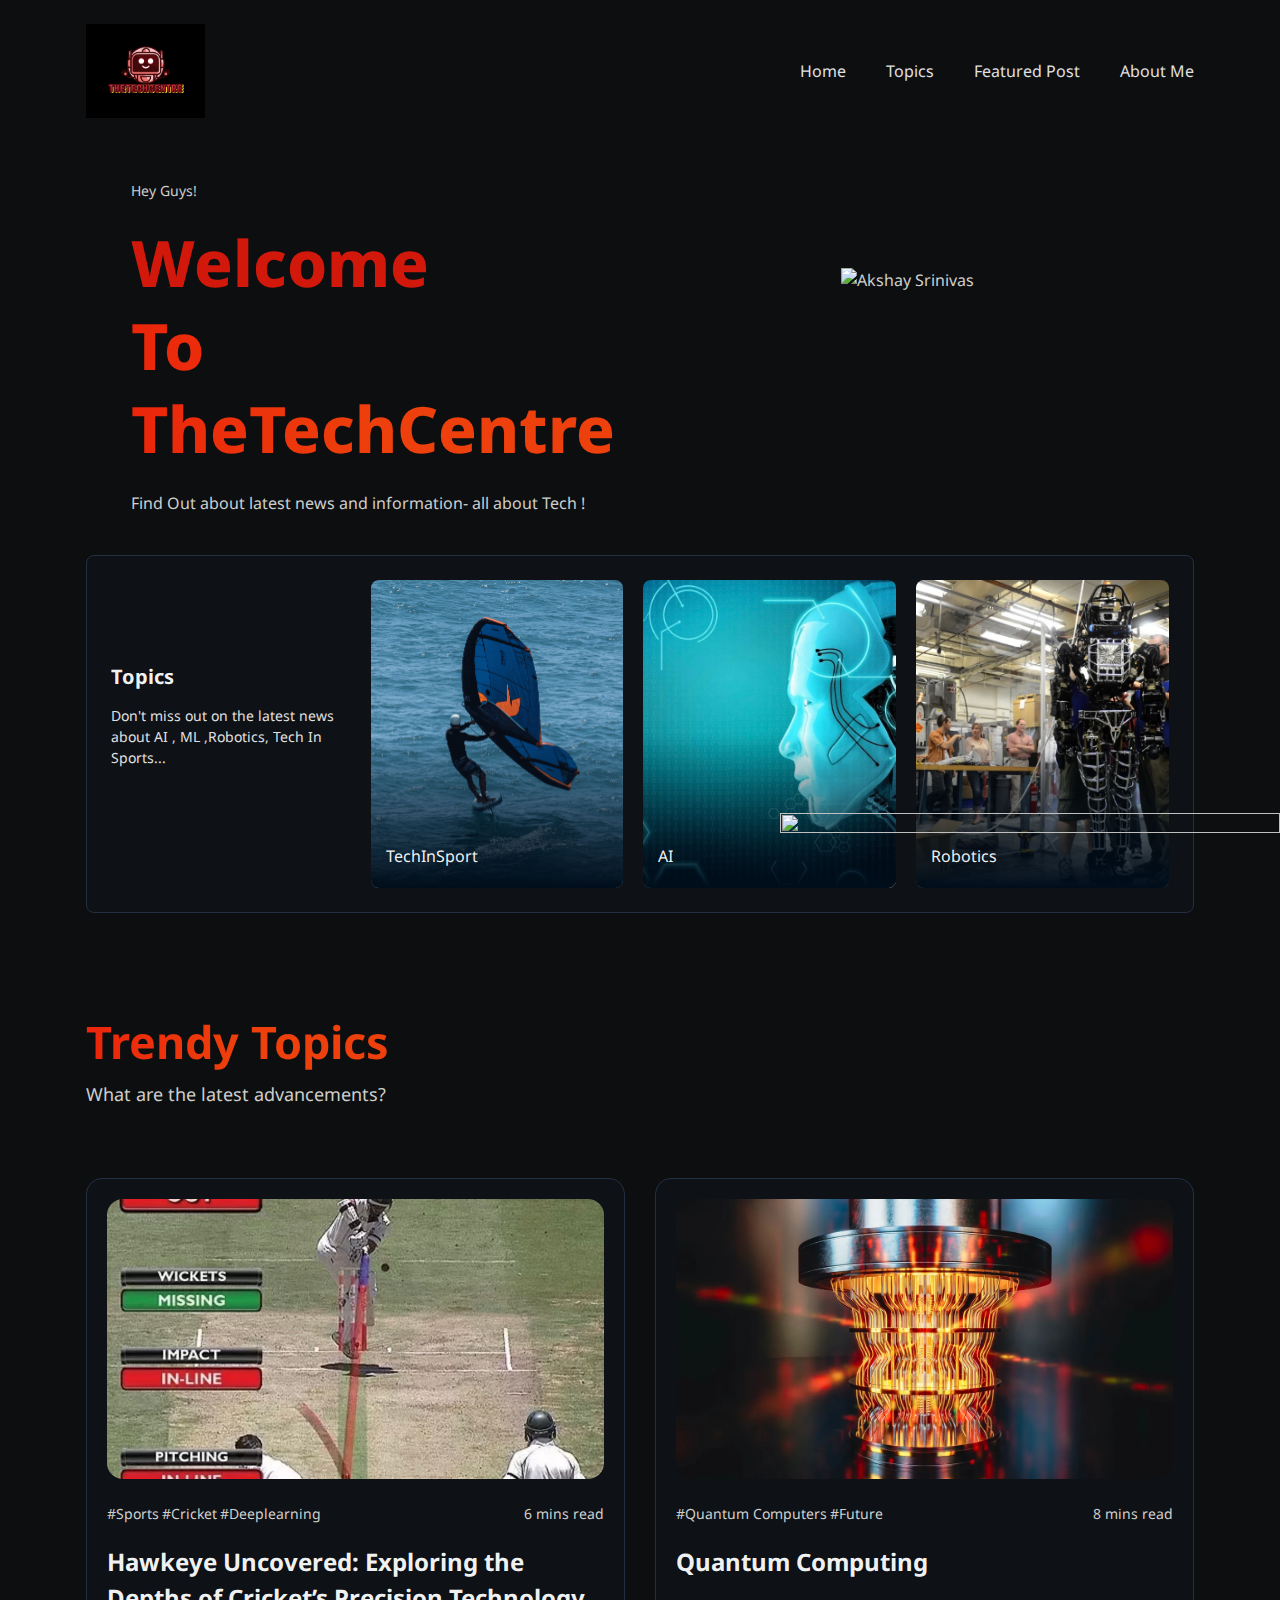
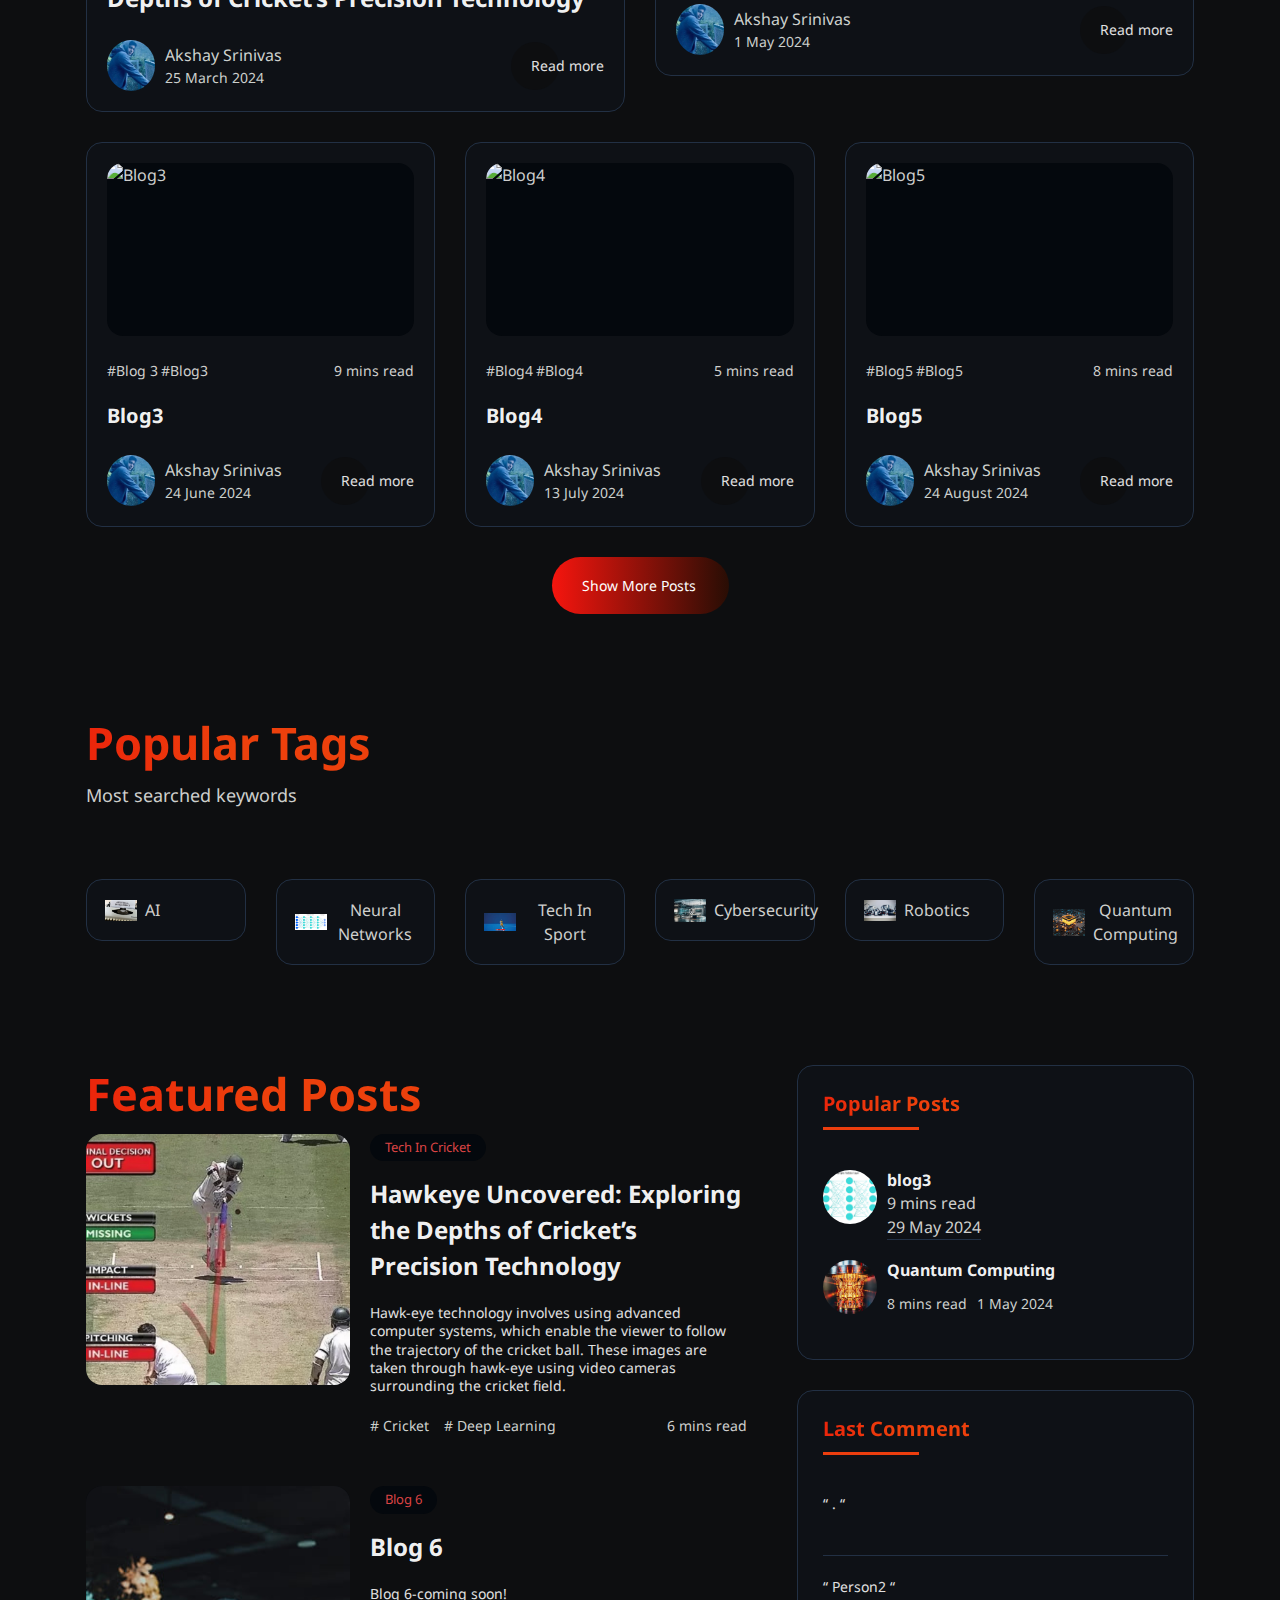
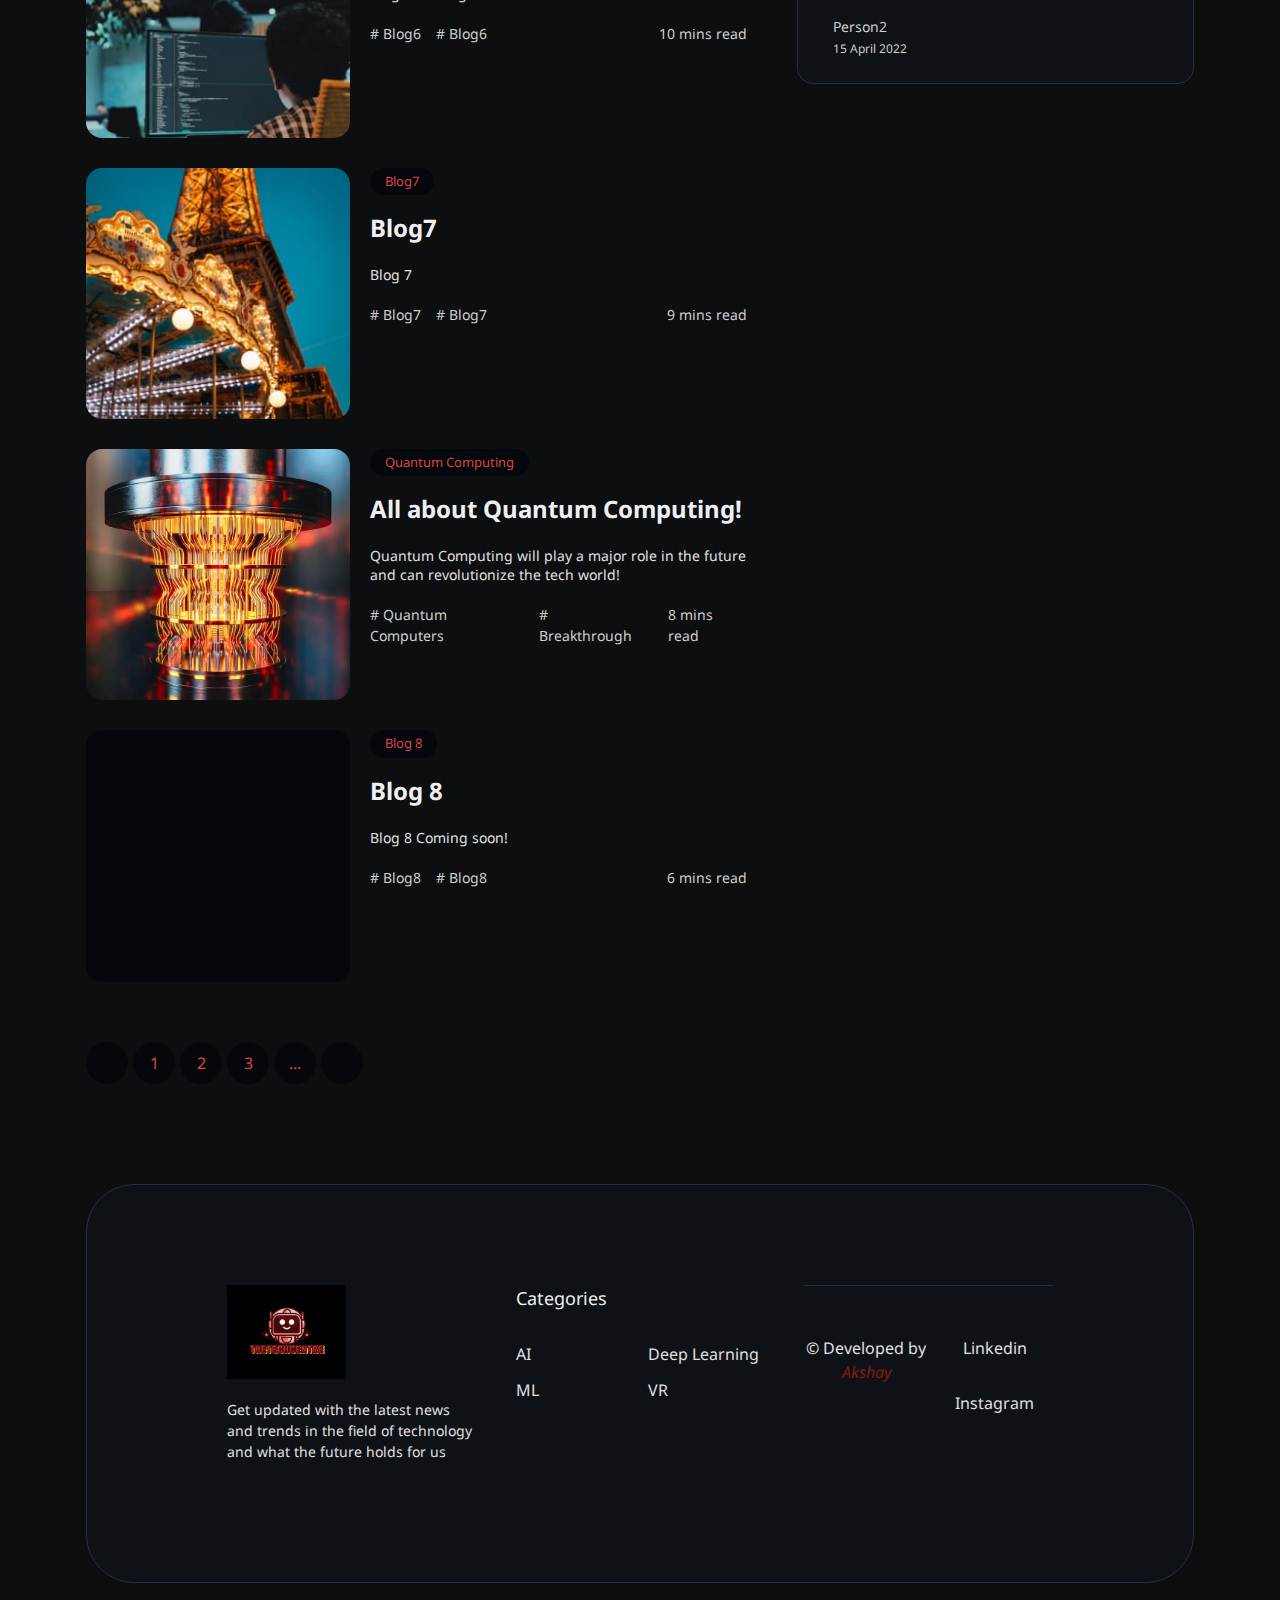
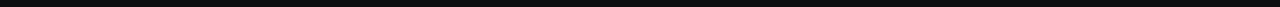
==== index.html @ 1876b555 "Update index.html" ====
<!DOCTYPE html>
<html lang="en">

<head>
  <meta charset="UTF-8">
  <meta http-equiv="X-UA-Compatible" content="IE=edge">
  <meta name="viewport" content="width=device-width, initial-scale=1.0">

  <!-- 
    - primary meta tags
  -->
  <title>TheTechCentre - Personal Blog Website</title>
  <meta name="title" content="TheTechCentre - All the trendy Tech In one place!">
  <meta name="description" content="This is a blog html template made using vs code">

  <!-- 
    - favicon
  -->
  

  <link rel="preconnect" href="https://fonts.googleapis.com">
  <link rel="preconnect" href="https://fonts.gstatic.com" crossorigin>
  <link href="https://fonts.googleapis.com/css2?family=Noto+Sans:wght@300;400;500;600;700;800&display=swap"
    rel="stylesheet">

  <!-- 
    - custom css link
  -->
  <link rel="stylesheet" href="./assets/css/style.css">

  <!-- 
    - preload images
  -->

  
</head>



  <!-- 
    - #HEADER
  -->

  <header class="header" data-header>
    <div class="container">

      <a href="#" class="logo">
        <img src="./assets/images/logo.jpeg" width="119" height="37" alt="TheTechCentre logo">
      </a>

      <nav class="navbar" data-navbar>

        <div class="navbar-top">
          <a href="#" class="logo">
            <img src="./assets/images/logo.jpeg" width="119" height="37" alt="TheTechCentre logo">
          </a>

         
        </div>

        <ul class="navbar-list">

          <li>
            <a href="#home" class="navbar-link hover-1" data-nav-toggler>Home</a>
          </li>

          <li>
            <a href="#topics" class="navbar-link hover-1" data-nav-toggler>Topics</a>
          </li>

          <li>
            <a href="#featured" class="navbar-link hover-1" data-nav-toggler>Featured Post</a>
          </li>


          <li>
            <a href="contact.html" class="navbar-link hover-1" data-nav-toggler>About Me</a>
          </li>

        </ul>


        </div>

      </nav>

    </div>
  </header>


  <main>
    <article>

      <!-- 
        - #HERO
      -->

      <section class="hero" id="home" aria-label="home">
        <div class="container">

          <div class="hero-content">

            <p class="hero-subtitle">Hey Guys!</p>

            <h1 class="headline headline-1 section-title">
              Welcome <span class="span"> To TheTechCentre</span>
            </h1>

            <p class="hero-text">
              Find Out about latest news and information- all about Tech !
          </div>

          <div class="hero-banner">

            <img src="./assets/images/main.jpg" width="327" height="490" alt="Akshay Srinivas" class="w-100">

          </div>
          


         
        </div>
      </section>





      <!-- 
        - #TOPICS
      -->

      <section class="topics" id="topics" aria-labelledby="topic-label">
        <div class="container">

          <div class="card topic-card">

            <div class="card-content">

              <h2 class="headline headline-2 section-title card-title" id="topic-label">
                Topics
              </h2>

              <p class="card-text">
                Don't miss out on the latest news about AI , ML ,Robotics, Tech In Sports...
              </p>

            </div>

            <div class="slider" data-slider>
              <ul class="slider-list" data-slider-container>

                <li class="slider-item">
                  <a href="#" class="slider-card">

                    <figure class="slider-banner img-holder" style="--width: 507; --height: 618;">
                      <img src="./assets/images/topic-1.png" width="507" height="618" loading="lazy" alt="Sport"
                        class="img-cover">
                    </figure>

                    <div class="slider-content">
                      <span class="slider-title">TechInSport</span>
                    </div>

                  </a>
                </li>

                <li class="slider-item">
                  <a href="#" class="slider-card">

                    <figure class="slider-banner img-holder" style="--width: 507; --height: 618;">
                      <img src="./assets/images/AI.jpeg" width="507" height="618" loading="lazy" alt="Travel"
                        class="img-cover">
                    </figure>

                    <div class="slider-content">
                      <span class="slider-title">AI</span>
                    </div>

                  </a>
                </li>

                <li class="slider-item">
                  <a href="#" class="slider-card">

                    <figure class="slider-banner img-holder" style="--width: 507; --height: 618;">
                      <img src="./assets/images/ROBOTICS.jpeg" width="507" height="618" loading="lazy" alt="Design"
                        class="img-cover">
                    </figure>

                    <div class="slider-content">
                      <span class="slider-title">Robotics</span>
                    </div>

                  </a>
                </li>
              </ul>
            </div>

          </div>

        </div>
      </section>





      <!-- 
        - #FEATURED POST
      -->

      <section class="section feature" aria-label="feature" id="featured">
        <div class="container">

          <h2 class="headline headline-2 section-title">
            <span class="span"> Trendy Topics</span>
          </h2>

          <p class="section-text">
            What are the latest advancements?
          </p>

          <ul class="feature-list">

            <li>
              <div class="card feature-card">

                <figure class="card-banner img-holder" style="--width: 1602; --height: 903;">
                  <img src="./assets/images/Hawk.jpeg" width="1602" height="903" loading="lazy"
                    alt="Hawkeye Uncovered: Exploring the Depths of Cricket’s Precision Technology" class="img-cover">
                </figure>

                <div class="card-content">

                  <div class="card-wrapper">
                    <div class="card-tag">
                      <a href="#" class="span hover-2">#Sports</a>
                      <a href="#" class="span hover-2">#Cricket</a>
                      <a href="#" class="span hover-2">#Deeplearning</a>
                    </div>

                    <div class="wrapper">
                      <ion-icon name="time-outline" aria-hidden="true"></ion-icon>
                      <span class="span">6 mins read</span>
                    </div>
                  </div>

                  <h3 class="headline headline-3">
                    <a href="blog1.html" class="card-title hover-2">
                        Hawkeye Uncovered: Exploring the Depths of Cricket’s Precision Technology
                    </a>
                  </h3>

                  <div class="card-wrapper">

                    <div class="profile-card">
                      <img src="./assets/images/Author.jpeg" width="48" height="48" loading="lazy" alt="Akshay Srinivas"
                        class="profile-banner">

                      <div>
                        <p class="card-title">Akshay Srinivas</p>

                        <p class="card-subtitle">25 March 2024</p>
                      </div>
                    </div>

                    <a href="blog1.html" class="card-btn">Read more</a>

                  </div>

                </div>

              </div>
            </li>

            <li>
              <div class="card feature-card">

                <figure class="card-banner img-holder" style="--width: 1602; --height: 903;">
                  <img src="./assets/images/Quantumcover.webp" width="1602" height="903" loading="lazy"
                    alt="Blog 2" class="img-cover">
                </figure>

                <div class="card-content">

                  <div class="card-wrapper">
                    <div class="card-tag">
                      <a href="#" class="span hover-2">#Quantum Computers</a>

                      <a href="#" class="span hover-2">#Future</a>
                    </div>

                    <div class="wrapper">
                      <ion-icon name="time-outline" aria-hidden="true"></ion-icon>

                      <span class="span">8 mins read</span>
                    </div>
                  </div>

                  <h3 class="headline headline-3">
                    <a href="blog2.html" class="card-title hover-2">
                      Quantum Computing
                    </a>
                  </h3>

                  <div class="card-wrapper">

                    <div class="profile-card">
                      <img src="./assets/images/Author.jpeg" width="48" height="48" loading="lazy" alt="Akshay Srinivas"
                        class="profile-banner">

                      <div>
                        <p class="card-title">Akshay Srinivas</p>

                        <p class="card-subtitle">1 May 2024</p>
                      </div>
                    </div>

                    <a href="blog2.html" class="card-btn">Read more</a>

                  </div>

                </div>

              </div>
            </li>

            <li>
              <div class="card feature-card">

                <figure class="card-banner img-holder" style="--width: 1602; --height: 903;">
                  <img src="./assets/images/" width="1602" height="903" loading="lazy"
                    alt="Blog3" class="img-cover">
                </figure>

                <div class="card-content">

                  <div class="card-wrapper">
                    <div class="card-tag">
                      <a href="#" class="span hover-2">#Blog 3</a>

                      <a href="#" class="span hover-2">#Blog3</a>
                    </div>

                    <div class="wrapper">
                      <ion-icon name="time-outline" aria-hidden="true"></ion-icon>

                      <span class="span">9 mins read</span>
                    </div>
                  </div>

                  <h3 class="headline headline-3">
                    <a href="blog3.html" class="card-title hover-2">
                    Blog3
                    </a>
                  </h3>

                  <div class="card-wrapper">

                    <div class="profile-card">
                      <img src="./assets/images/Author.jpeg" width="48" height="48" loading="lazy" alt="Akshay Srinivas"
                        class="profile-banner">

                      <div>
                        <p class="card-title">Akshay Srinivas</p>

                        <p class="card-subtitle">24 June 2024</p>
                      </div>
                    </div>

                    <a href="blog3.html" class="card-btn">Read more</a>

                  </div>

                </div>

              </div>
            </li>

            <li>
              <div class="card feature-card">

                <figure class="card-banner img-holder" style="--width: 1602; --height: 903;">
                  <img src="./assets/images/" width="1602" height="903" loading="lazy"
                    alt="Blog4" class="img-cover">
                </figure>

                <div class="card-content">

                  <div class="card-wrapper">
                    <div class="card-tag">
                      <a href="#" class="span hover-2">#Blog4</a>

                      <a href="#" class="span hover-2">#Blog4</a>
                    </div>

                    <div class="wrapper">
                      <ion-icon name="time-outline" aria-hidden="true"></ion-icon>

                      <span class="span">5 mins read</span>
                    </div>
                  </div>

                  <h3 class="headline headline-3">
                    <a href="blog4.html" class="card-title hover-2">
                      Blog4
                    </a>
                  </h3>

                  <div class="card-wrapper">

                    <div class="profile-card">
                      <img src="./assets/images/Author.jpeg" width="48" height="48" loading="lazy" alt="Akshay Srinivas"
                        class="profile-banner">

                      <div>
                        <p class="card-title">Akshay Srinivas</p>

                        <p class="card-subtitle">13 July 2024</p>
                      </div>
                    </div>

                    <a href="blog4.html" class="card-btn">Read more</a>

                  </div>

                </div>

              </div>
            </li>

            <li>
              <div class="card feature-card">

                <figure class="card-banner img-holder" style="--width: 1602; --height: 903;">
                  <img src="./assets/images/" width="1602" height="903" loading="lazy"
                    alt="Blog5" class="img-cover">
                </figure>

                <div class="card-content">

                  <div class="card-wrapper">
                    <div class="card-tag">
                      <a href="#" class="span hover-2">#Blog5</a>

                      <a href="#" class="span hover-2">#Blog5</a>
                    </div>

                    <div class="wrapper">
                      <ion-icon name="time-outline" aria-hidden="true"></ion-icon>

                      <span class="span">8 mins read</span>
                    </div>
                  </div>

                  <h3 class="headline headline-3">
                    <a href="blog5.html" class="card-title hover-2">
                      Blog5
                    </a>
                  </h3>

                  <div class="card-wrapper">

                    <div class="profile-card">
                      <img src="./assets/images/Author.jpeg" width="48" height="48" loading="lazy" alt="Akshay Srinivas"
                        class="profile-banner">

                      <div>
                        <p class="card-title">Akshay Srinivas</p>

                        <p class="card-subtitle">24 August 2024</p>
                      </div>
                    </div>

                    <a href="blog5.html" class="card-btn">Read more</a>

                  </div>

                </div>

              </div>
            </li>

          </ul>

          <a href="#" class="btn btn-secondary">
            <span class="span">Show More Posts</span>

            <ion-icon name="arrow-forward" aria-hidden="true"></ion-icon>
          </a>

        </div>

        <img src="./assets/images/shadow-3.svg" width="500" height="1500" loading="lazy" alt="" class="feature-bg">

      </section>





      <!-- 
        - #POPULAR TAGS
      -->

      <section class="tags" aria-labelledby="tag-label">
        <div class="container">

          <h2 class="headline headline-2 section-title" id="tag-label">
            <span class="span">Popular Tags</span>
          </h2>

          <p class="section-text">
            Most searched keywords
          </p>

          <ul class="grid-list">

            <li>
              <button class="card tag-btn">
                <img src="./assets/images/AI.jpg" width="32" height="32" loading="lazy" alt="AI">

                <p class="btn-text">AI</p>
              </button>
            </li>

            <li>
              <button class="card tag-btn">
                <img src="./assets/images/Neural.jpeg" width="32" height="32" loading="lazy" alt="Neural Networks">

                <p class="btn-text">Neural Networks</p>
              </button>
            </li>

            <li>
              <button class="card tag-btn">
                <img src="./assets/images/football.jpeg" width="32" height="32" loading="lazy" alt="Deep Learning">

                <p class="btn-text">Tech In Sport</p>
              </button>
            </li>


            <li>
              <button class="card tag-btn">
                <img src="./assets/images/cyber.jpeg" width="32" height="32" loading="lazy" alt="Cybersecurity">

                <p class="btn-text">Cybersecurity</p>
              </button>
            </li>

            <li>
              <button class="card tag-btn">
                <img src="./assets/images/robotics.jpg" width="32" height="32" loading="lazy" alt="Robotics">

                <p class="btn-text">Robotics</p>
              </button>
            </li>

            <li>
              <button class="card tag-btn">
                <img src="./assets/images/Quantum.jpeg" width="32" height="32" loading="lazy" alt="Quantum Computing">

                <p class="btn-text">Quantum Computing</p>
              </button>
            </li>

          </ul>

        </div>
      </section>





      <!-- 
        - #Featured Post
      -->

      <section class="section recent-post" id="recent" aria-labelledby="recent-label">
        <div class="container">

          <div class="post-main">

            <h2 class="headline headline-2 section-title">
              <span class="span">Featured Posts</span>
            </h2>

            

            <ul class="grid-list">

              <li>
                <div class="recent-post-card">

                  <figure class="card-banner img-holder" style="--width: 271; --height: 258;">
                    <img src="./assets/images/Hawk.jpeg" width="271" height="258" loading="lazy"
                      alt="Hawkeye Uncovered: Exploring the Depths of Cricket’s Precision Technology" class="img-cover">
                  </figure>

                  <div class="card-content">

                    <a href="blog1.html" class="card-badge">Tech In Cricket</a>

                    <h3 class="headline headline-3 card-title">
                      <a href="blog1.html" class="link hover-2">Hawkeye Uncovered: Exploring the Depths of Cricket’s Precision Technology</a>
                    </h3>

                    <p class="card-text">
                        Hawk-eye technology involves using advanced computer systems, which enable the viewer to follow the trajectory of the cricket ball. These images are taken through hawk-eye using video cameras surrounding the cricket field. 
                    </p>

                    <div class="card-wrapper">
                      <div class="card-tag">
                        <a href="#" class="span hover-2"># Cricket</a>

                        <a href="#" class="span hover-2"># Deep Learning</a>
                      </div>

                      <div class="wrapper">
                        <ion-icon name="time-outline" aria-hidden="true"></ion-icon>

                        <span class="span">6 mins read</span>
                      </div>
                    </div>

                  </div>

                </div>
              </li>

              <li>
                <div class="recent-post-card">

                  <figure class="card-banner img-holder" style="--width: 271; --height: 258;">
                    <img src="./assets/images/recent-post-2.jpg" width="271" height="258" loading="lazy"
                      alt="Blog2" class="img-cover">
                  </figure>

                  <div class="card-content">

                    <a href="#" class="card-badge">Blog 6</a>

                    <h3 class="headline headline-3 card-title">
                      <a href="blog6.html" class="link hover-2">Blog 6</a>
                    </h3>

                    <p class="card-text">
                       Blog 6-coming soon!

                    <div class="card-wrapper">
                      <div class="card-tag">
                        <a href="#" class="span hover-2"># Blog6</a>

                        <a href="#" class="span hover-2"># Blog6</a>
                      </div>

                      <div class="wrapper">
                        <ion-icon name="time-outline" aria-hidden="true"></ion-icon>

                        <span class="span">10 mins read</span>
                      </div>
                    </div>

                  </div>

                </div>
              </li>

              <li>
                <div class="recent-post-card">

                  <figure class="card-banner img-holder" style="--width: 271; --height: 258;">
                    <img src="./assets/images/recent-post-3.jpg" width="271" height="258" loading="lazy"
                      alt="Blog3" class="img-cover">
                  </figure>

                  <div class="card-content">

                    <a href="#" class="card-badge">Blog7</a>

                    <h3 class="headline headline-3 card-title">
                      <a href="blog7.html" class="link hover-2">Blog7</a>
                    </h3>

                    <p class="card-text">
                      Blog 7

                    <div class="card-wrapper">
                      <div class="card-tag">
                        <a href="#" class="span hover-2"># Blog7</a>

                        <a href="#" class="span hover-2"># Blog7</a>
                      </div>

                      <div class="wrapper">
                        <ion-icon name="time-outline" aria-hidden="true"></ion-icon>

                        <span class="span">9 mins read</span>
                      </div>
                    </div>

                  </div>

                </div>
              </li>

              <li>
                <div class="recent-post-card">

                  <figure class="card-banner img-holder" style="--width: 271; --height: 258;">
                    <img src="./assets/images/Quantumcover.webp" width="271" height="258" loading="lazy"
                      alt="Blog4" class="img-cover">
                  </figure>

                  <div class="card-content">

                    <a href="#" class="card-badge">Quantum Computing</a>

                    <h3 class="headline headline-3 card-title">
                      <a href="blog2.html" class="link hover-2">All about Quantum Computing!</a>
                    </h3>

                    <p class="card-text">
                     Quantum Computing will play a major role in the future and can revolutionize the tech world!

                    </p>

                    <div class="card-wrapper">
                      <div class="card-tag">
                        <a href="#" class="span hover-2"># Quantum Computers</a>

                        <a href="#" class="span hover-2"># Breakthrough</a>
                      </div>

                      <div class="wrapper">
                        <ion-icon name="time-outline" aria-hidden="true"></ion-icon>

                        <span class="span">8 mins read</span>
                      </div>
                    </div>

                  </div>

                </div>
              </li>

              <li>
                <div class="recent-post-card">

                  <figure class="card-banner img-holder" style="--width: 271; --height: 258;">
                    <img src="./assets/images/recent-post-5.jpg" width="271" height="258" loading="lazy"
                      alt="Blog5" class="img-cover">
                  </figure>

                  <div class="card-content">

                    <a href="#" class="card-badge">Blog 8</a>

                    <h3 class="headline headline-3 card-title">
                      <a href="blog8.html" class="link hover-2">Blog 8</a>
                    </h3>

                    <p class="card-text">
                  Blog 8 Coming soon!
                    </p>

                    <div class="card-wrapper">
                      <div class="card-tag">
                        <a href="#" class="span hover-2"># Blog8</a>

                        <a href="#" class="span hover-2"># Blog8</a>
                      </div>

                      <div class="wrapper">
                        <ion-icon name="time-outline" aria-hidden="true"></ion-icon>

                        <span class="span">6 mins read</span>
                      </div>
                    </div>

                  </div>

                </div>
              </li>

            </ul>

            <nav aria-label="pagination" class="pagination">

              <a href="#" class="pagination-btn" aria-label="previous page">
                <ion-icon name="arrow-back" aria-hidden="true"></ion-icon>
              </a>

              <a href="#" class="pagination-btn">1</a>
              <a href="#" class="pagination-btn">2</a>
              <a href="#" class="pagination-btn">3</a>
              <a href="#" class="pagination-btn" aria-label="more page">...</a>

              <a href="#" class="pagination-btn" aria-label="next page">
                <ion-icon name="arrow-forward" aria-hidden="true"></ion-icon>
              </a>

            </nav>

          </div>

          <div class="post-aside grid-list">

            <div class="card aside-card">

              <h3 class="headline headline-2 aside-title">
                <span class="span">Popular Posts</span>
              </h3>

              <ul class="popular-list">

                <li>
                  <div class="popular-card">

                    <figure class="card-banner img-holder" style="--width: 64; --height: 64;">
                      <img src="./assets/images/Neural.jpeg" width="64" height="64" loading="lazy"
                        alt="Blog3" class="img-cover">
                    </figure>

                    <div class="card-content">

                      <h4 class="headline headline-4 card-title">
                        <a href="blog3.html" class="link hover-2">blog3</a>
                      </h4>

                      <div class="wrapper">
                        <p class="card-subtitle">9 mins read</p>

                        <time class="publish-date" datetime="2022-04-15">29 May 2024</time>
                      </div>

                    </div>

                  </div>
                </li>

                <li>
                  <div class="popular-card">

                    <figure class="card-banner img-holder" style="--width: 64; --height: 64;">
                      <img src="./assets/images/Quantumcover.webp" width="64" height="64" loading="lazy"
                        alt="Blog1" class="img-cover">
                    </figure>

                    <div class="card-content">

                      <h4 class="headline headline-4 card-title">
                        <a href="blog2.html" class="link hover-2">Quantum Computing</a>
                      </h4>

                      <div class="warpper">
                        <p class="card-subtitle">8 mins read</p>

                        <time class="publish-date" datetime="2022-04-15">1 May 2024</time>
                      </div>

                    </div>

                  </div>
                </li>


              </ul>

            </div>

            <div class="card aside-card">

              <h3 class="headline headline-2 aside-title">
                <span class="span">Last Comment</span>
              </h3>

              <ul class="comment-list">

                <li>
                  <div class="comment-card">

                    <blockquote class="card-text">
                      “ .  “
                    </blockquote>

                    <div class="profile-card">
                      <figure class="profile-banner img-holder">
                      </figure>

                      
                    </div>

                  </div>
                </li>

                <li>
                  <div class="comment-card">

                    <blockquote class="card-text">
                      “ Person2 “
                    </blockquote>

                    <div class="profile-card">
                      <figure class="profile-banner img-holder">
                      </figure>

                      <div>
                        <p class="card-title">Person2</p> 

                        <time class="card-date" datetime="2022-04-15">15 April 2022</time>
                      </div>
                    </div>

                  </div>
                </li>


              </ul>

            </div>


          </div>

        </div>
      </section>

    </article>
  </main>





  <!-- 
    - #FOOTER
  -->

  <footer>
    <div class="container">

      <div class="card footer">

        <div class="section footer-top">

          <div class="footer-brand">

            <a href="#" class="logo">
              <img src="./assets/images/logo.jpeg" width="119" height="37" loading="lazy" alt="Wren logo">
            </a>

            <p class="footer-text">
              Get updated with the latest news and trends in the field of technology and what the future holds for us
            </p>


          </div>

          <div class="footer-list">

            <p class="footer-list-title">Categories</p>

            <ul>

              <li>
                <a href="#" class="footer-link hover-2">AI</a>
              </li>

              <li>
                <a href="#" class="footer-link hover-2">ML</a>
              </li>

              <li>
                <a href="#" class="footer-link hover-2">Deep Learning</a>
              </li>

              <li>
                <a href="#" class="footer-link hover-2">VR</a>
              </li>


            </ul>

          </div>


        <div class="footer-bottom">

          <p class="copyright">
            &copy; Developed by <a href="#" class="copyright-link">Akshay</a>
          </p>

          <ul class="social-list">


            <li>
              <a href="https://www.linkedin.com/in/akshay-srinivas-g-bb054a173/" class="social-link">
                <ion-icon name="logo-linkedin"></ion-icon>

                <span class="span">Linkedin</span>
                
              </a>
            </li>

            <li>
              <a href="https://www.instagram.com/akshay_srinivas3/?igsh=dmxsYWN5cWxtOHk5&utm_source=qr" class="social-link">
                <ion-icon name="logo-instagram"></ion-icon>

                <span class="span">Instagram</span>
              </a>
            </li>

          </ul>

        </div>

      </div>

    </div>
  </footer>





  <!-- 
    - #BACK TO TOP
  -->

  





  <!-- 
    - custom js link
  -->
  <script src="./assets/js/script.js"></script>

  <!-- 
    - ionicon link
  -->
  <script type="module" src="https://unpkg.com/ionicons@5.5.2/dist/ionicons/ionicons.esm.js"></script>
  <script nomodule src="https://unpkg.com/ionicons@5.5.2/dist/ionicons/ionicons.js"></script>

</body>

</html>
---- assets/css/style.css ----
/*-----------------------------------*\
  #style.css
\*-----------------------------------*/

/**
 * copyright 2022 codewithsadee
 */





/*-----------------------------------*\
  #CUSTOM PROPERTY
\*-----------------------------------*/

:root {

    /**
     * COLORS
     */
  
    /** Background colors */
    --bg-wild-blue-yonder: rgb(0, 0, 0);
    --bg-carolina-blue: rgb(236, 62, 14);
    --bg-prussian-blue: rgb(4, 8, 13);
    --bg-oxford-blue: rgb(14, 17, 22);
    --bg-oxford-blue-2: rgb(13, 14, 16);
  
    /** Text colors */
    --text-white: rgb(219, 68, 68);
    --text-alice-blue: rgba(252, 27, 11, 0.819);
    --text-columbia-blue: rgba(255, 255, 255, 0.958);
    --text-wild-blue-yonder: rgb(224, 224, 224);
    --text-carolina-blue: rgb(134, 26, 16);
    --text-shadow-blue: rgb(206, 207, 205);
    --text-slate-gray: rgb(204, 208, 205);
  
    /** Gradient colors */
    --gradient-1: linear-gradient(90deg, #eb250b, #ed400c 51%);
    --gradient-2: linear-gradient(90deg, #f6150e, #260d03eb 51%, #e4130c);
    --gradient-3: linear-gradient(0deg, #000d1a, transparent);
  
    /** Border colors */
    --border-wild-blue-yonder: hsla(216, 33%, 68%, 1);
    --border-prussian-blue: hsla(216, 33%, 20%, 1);
    --border-white: hsl(0, 0%, 100%);
    --border-white-alpha-15: hsla(0, 0%, 100%, 0.15);
  
    /** Default colors */
    --white: hsl(0, 0%, 100%, 1);
    --black: hsl(0, 0%, 0%, 1);
  
    /**
     * TYPOGRAPHY
     */
  
    /** Font family */
    --fontFamily-noto_sans: 'Noto Sans', sans-serif;
  
    /** Font size */
    --fontSize-1: 3.0rem;
    --fontSize-2: 2.0rem;
    --fontSize-3: 1.8rem;
    --fontSize-4: 1.6rem;
    --fontSize-5: 1.5rem;
    --fontSize-6: 1.4rem;
    --fontSize-7: 1.2rem;
    --fontSize-8: 1.3rem;
  
    /** Font weight */
    --weight-medium: 500;
    --weight-semiBold: 600;
    --weight-bold: 10000;
    --weight-extraBold: 800;
  
    /** Line height */
    --lineHeight-1: 1.3;
    --lineHeight-2: 1.5;
    --lineHeight-4: 1.5;
  
    /**
     * BOX SHADOW
     */
  
    --shadow-1: 0 8px 20px 0 hsla(0, 0%, 0%, 0.05);
    --shadow-2: 0px 3px 20px hsla(180, 90%, 43%, 0.2);
  
    /**
     * BORDER RADIUS
     */
  
    --radius-6: 6px;
    --radius-8: 8px;
    --radius-16: 16px;
    --radius-48: 48px;
    --radius-circle: 50%;
    --radius-pill: 200px;
  
    /**
     * SPACING
     */
  
    --section-padding: 70px;
  
    /**
     * TRANSITION
     */
  
    --transition-1: 0.25s ease;
    --transition-2: 0.5s ease;
    --cubic-in: cubic-bezier(0.51, 0.03, 0.64, 0.28);
    --cubic-out: cubic-bezier(0.05, 0.83, 0.52, 0.97);
  
  }
  
  
  
  
  
  /*-----------------------------------*\
    #RESET
  \*-----------------------------------*/
  
  *,
  *::before,
  *::after {
    margin: 0;
    padding: 0;
    box-sizing: border-box;
  }
  
  li { list-style: none; }
  
  a,
  img,
  span,
  input,
  button,
  ion-icon { display: block; }
  
  a {
    color: inherit;
    text-decoration: none;
  }
  
  img { height: auto; }
  
  input,
  button {
    background: none;
    border: none;
    font: inherit;
    color: inherit;
  }
  
  input {
    width: 100%;
    outline: none;
  }
  
  button { cursor: pointer; }
  
  ion-icon { pointer-events: none; }
  
  address { font-style: normal; }
  
  html {
    font-size: 10px;
    scroll-behavior: smooth;
  }
  
  body {
    background-color: var(--bg-oxford-blue-2);
    color: var(--text-shadow-blue);
    font-family: var(--fontFamily-noto_sans);
    font-size: 1.6rem;
    line-height: var(--lineHeight-4);
    overflow-y: overlay;
  }
  
  body.nav-active { overflow: hidden; }
  
  ::-webkit-scrollbar { width: 10px; }
  
  ::-webkit-scrollbar-track { background-color: transparent; }
  
  ::-webkit-scrollbar-thumb {
    background-color: var(--bg-carolina-blue);
    border-radius: var(--radius-pill);
  }
  
  
  
  
  
  /*-----------------------------------*\
    #REUSED STYLE
  \*-----------------------------------*/
  
  .container { padding-inline: 16px; }
  
  .hover-1,
  .hover-2 { transition: var(--transition-1); }
  
  .hover-1:is(:hover, :focus-visible) { 
    color: var(--text-wild-blue-yonder);
    transform: translateX(3px);
  }
  
  .hover-2:is(:hover, :focus-visible) { color: var(--text-carolina-blue); }
  
  .profile-card {
    display: flex;
    align-items: center;
    gap: 10px;
  }
  
  .profile-card .profile-banner { border-radius: var(--radius-circle); }
  
  .headline {
    color: var(--text-columbia-blue);
    line-height: var(--lineHeight-1);
  }
  
  .headline-1 {
    font-size: var(--fontSize-1);
    color: var(--text-alice-blue);
    font-weight: var(--weight-extraBold);
  }
  
  .headline-2 { font-size: var(--fontSize-2); }
  
  .headline-3 {
    font-size: var(--fontSize-2);
    line-height: var(--lineHeight-2);
  }
  
  .section-title { margin-block-end: 10px; }
  
  .headline .span {
    background-image: var(--gradient-1);
    display: inline-block;
    -webkit-text-fill-color: transparent;
    -webkit-background-clip: text;
  }
  
  .btn {
    background-image: var(--gradient-2);
    background-size: 200%;
    background-position: left;
    color: var(--white);
    font-size: var(--fontSize-6);
    font-weight: var(--weight-bold);
    max-width: max-content;
    display: flex;
    align-items: center;
    gap: 3px;
    transition: var(--transition-1);
  }
  
  .btn:is(:hover, :focus-visible) { background-position: right; }
  
  .btn-primary {
    padding: 8px 16px;
    border-radius: var(--radius-6);
  }
  
  .btn-secondary {
    padding: 18px 30px;
    border-radius: var(--radius-pill);
  }
  
  .w-100 { width: 100%; }
  
  .card {
    background-color: var(--bg-oxford-blue);
    border: 1px solid var(--border-prussian-blue);
  }
  
  .img-holder {
    aspect-ratio: var(--width) / var(--height);
    background-color: var(--bg-prussian-blue);
    overflow: hidden;
  }
  
  .img-cover {
    width: 100%;
    height: 100%;
    object-fit: cover;
  }
  
  .section { padding-block: var(--section-padding); }
  
  .section-text {
    font-size: var(--fontSize-3);
    margin-block-end: 70px;
  }
  
  .grid-list {
    display: grid;
    gap: 30px;
  }
  
  .card-wrapper {
    display: flex;
    justify-content: space-between;
    gap: 20px;
    align-items: center;
    font-size: var(--fontSize-6);
    margin-block: 20px;
  }
  
  .card-wrapper :is(.card-tag, .wrapper) {
    display: flex;
    gap: 3px;
    align-items: center;
  }
  
  
  
  
  
  /*-----------------------------------*\
    #HEADER
  \*-----------------------------------*/
  
  .header .btn { display: none; }
  
  .header {
    position: fixed;
    top: 0;
    left: 0;
    width: 100%;
    padding-block: 24px;
    background-color: var(--bg-oxford-blue-2);
    z-index: 4;
  }
  
  .header.active {
    padding-block: 8px;
    box-shadow: var(--shadow-1);
    border-block-end: 1px solid var(--bg-prussian-blue);
    animation: slideIn 0.5s ease forwards;
  }
  
  @keyframes slideIn {
    0% { transform: translateY(-100%); }
    100% { transform: translateY(0); }
  }
  
  .header .container {
    display: flex;
    justify-content: space-between;
    align-items: center;
    gap: 10px;
  }
  
  .nav-open-btn,
  .nav-close-btn {
    color: var(--text-wild-blue-yonder);
    font-size: 3.5rem;
  }
  
  .navbar {
    position: absolute;
    top: 0;
    right: -340px;
    max-width: 340px;
    width: 100%;
    height: 100vh;
    background-color: var(--bg-oxford-blue-2);
    padding: 30px;
    z-index: 2;
    overflow-y: auto;
    visibility: hidden;
    transition: 0.25s var(--cubic-in);
  }
  
  .navbar.active {
    transform: translateX(-340px);
    visibility: visible;
    transition: 0.5s var(--cubic-out);
  }
  
  .navbar-top {
    display: flex;
    justify-content: space-between;
    align-items: center;
    padding-block-end: 15px;
    margin-block-end: 15px;
    border-block-end: 1px solid var(--border-prussian-blue);
  }
  
  .navbar-list { border-block-end: 1px solid var(--border-white-alpha-15); }
  
  .navbar-link {
    color: var(--text-alice-blue);
    font-weight: var(--weight-medium);
    padding-block: 10px;
  }
  
  .navbar-bottom {
    padding-block: 30px 20px;
    margin-block: 20px 25px;
    border-block: 1px solid var(--border-prussian-blue);
  }
  
  .navbar .profile-card { margin-block-end: 15px; }
  
  .navbar .profile-card .card-title {
    color: var(--text-columbia-blue);
    font-size: var(--fontSize-6);
    font-weight: var(--weight-semiBold);
  }
  
  .navbar .profile-card .card-subtitle { font-size: var(--fontSize-7); }
  
  .navbar .link-list {
    columns: 2;
    -webkit-columns: 2;
  }
  
  .navbar-bottom-link {
    color: var(--text-alice-blue);
    font-size: var(--fontSize-6);
    padding-block: 6px;
  }
  
  .copyright-text {
    color: var(--text-alice-blue);
    font-size: var(--fontSize-8);
  }
  
  
  
  
  
  /*-----------------------------------*\
    #HERO
  \*-----------------------------------*/
  
  .hero-bg { display: none; }
  
  .hero { padding-block-start: calc(var(--section-padding) + 160px); }
  
  .hero .container {
    display: grid;
    gap: 50px;
  }
  
  .hero-subtitle {
    font-size: var(--fontSize-6);
    font-weight: var(--weight-bold);
  }
  
  .hero .section-title { margin-block: 20px; }
  
  .hero .hero-text { margin-block-end: 40px; }
  
  .hero .input-wrapper:hover { box-shadow: var(--shadow-2); }
  
  .hero .input-wrapper {
    position: relative;
    padding: 10px;
    padding-inline-start: 20px;
    background-color: var(--bg-prussian-blue);
    border-radius: var(--radius-6);
    border: 1px solid var(--bg-carolina-blue);
    display: flex;
    justify-items: flex-end;
    transition: var(--transition-1);
  }
  
  .hero .input-field { padding-inline-end: 5px; }
  
  .hero-banner { position: relative; }
  
  .hero-banner .w-100 {
    max-width: max-content;
    margin-inline: auto;
  }
  
  .hero .shape {
    position: absolute;
    z-index: -1;
  
    animation: heroDecoAnim 3s linear infinite alternate;
  }
  
  @keyframes heroDecoAnim {
    0% { transform: translateY(40px) rotate(0); }
    100% { transform: translateY(0) rotate(0.4turn); }
  }
  
  .hero .shape-1 {
    top: 50px;
    right: 40px;
  }
  
  .hero .shape-2 {
    bottom: 20px;
    left: 24px;
  }
  
  
  
  
  
  /*-----------------------------------*\
    #TOPICS
  \*-----------------------------------*/
  
  .topic-card {
    padding: 24px;
    border-radius: var(--radius-8);
  }
  
  .topic-card .card-content { margin-block-end: 15px; }
  
  .topic-card .card-text {
    color: var(--text-wild-blue-yonder);
    font-size: var(--fontSize-6);
    margin-block: 15px 20px;
  }
  
  .btn-group {
    display: flex;
    align-items: center;
    gap: 10px;
  }
  
  .btn-icon {
    width: 32px;
    height: 32px;
    display: grid;
    place-items: center;
    background: var(--bg-prussian-blue);
    border-radius: var(--radius-circle);
    color: var(--white);
  }
  
  .btn-icon:is(:hover, :focus-visible) { background: var(--gradient-1); }
  
  .slider {
    --slider-items: 1;
    overflow: hidden;
  }
  
  .slider-list {
    position: relative;
    display: flex;
    align-items: center;
    gap: 20px;
    transition: transform var(--transition-2);
  }
  
  .slider-item { min-width: 100%; }
  
  .slider-card { position: relative; }
  
  .slider-card::before {
    content: "";
    position: absolute;
    bottom: 0;
    left: 0;
    width: 100%;
    height: 50%;
    background-image: var(--gradient-3);
    border-radius: var(--radius-8);
  }
  
  .slider-list .slider-banner { border-radius: var(--radius-8); }
  
  .slider-content {
    position: absolute;
    bottom: 15px;
    left: 15px;
  }
  
  .slider-title {
    color: var(--text-columbia-blue);
    font-weight: var(--weight-bold);
    margin-block-end: 5px;
    transition: var(--transition-1);
  }
  
  .slider-card:is(:hover, :focus-visible) .slider-title { color: var(--text-carolina-blue); }
  
  .slider-subtitle { font-size: var(--fontSize-7); }
  
  
  
  
  
  /*-----------------------------------*\
    #FEATURED
  \*-----------------------------------*/
  
  .feature-bg { display: none; }
  
  .feature-list {
    display: flex;
    flex-wrap: wrap;
    gap: 30px;
  }
  
  .feature-card {
    padding: 20px;
    border-radius: var(--radius-16);
    transition: var(--transition-1);
  }
  
  .feature-card:is(:hover, :focus-within) { transform: translateY(-5px); }
  
  .feature-card .card-banner { border-radius: var(--radius-16); }
  
  .feature-card .card-wrapper { margin-block-start: 24px; }
  
  .feature .profile-card :is(.card-title, .card-subtitle) { color: var(--text-slate-gray); }
  
  .feature .profile-card .card-title { font-weight: var(--weight-bold); }
  
  .feature .profile-card .card-subtitle,
  .feature .card-wrapper .card-btn { font-size: var(--fontSize-6); }
  
  .feature-card .card-wrapper:last-child {
    font-size: var(--fontSize-4);
    margin-block-end: 0;
  }
  
  .feature .card-wrapper .card-btn {
    position: relative;
    color: var(--text-wild-blue-yonder);
    z-index: 1;
  }
  
  .feature .card-wrapper .card-btn::before {
    content: "";
    position: absolute;
    top: -13px;
    left: -20px;
    width: 48px;
    height: 48px;
    background-color: var(--bg-oxford-blue-2);
    border-radius: var(--radius-circle);
    z-index: -1;
  }
  
  .feature .btn {
    margin-inline: auto;
    margin-block-start: 30px;
  }
  
  
  
  
  
  /*-----------------------------------*\
    #POPULAR TAGS
  \*-----------------------------------*/
  
  .tags .grid-list { grid-template-columns: repeat(auto-fit, minmax(125px, 1fr)); }
  
  .tag-btn {
    width: 100%;
    display: flex;
    align-items: center;
    gap: 8px;
    padding: 18px;
    border-radius: var(--radius-16);
  }
  
  .tag-btn:is(:hover, :focus-visible) {
    box-shadow: var(--shadow-2);
    background-image: linear-gradient(var(--bg-oxford-blue), var(--bg-oxford-blue)), var(--gradient-1);
    background-clip: padding-box, border-box;
    border-color: transparent;
    transform: translateY(-2px);
    transition: var(--transition-1);
  }
  
  .tag-btn img {
    width: 100%;
    max-width: 32px;
  }
  
  
  
  
  
  /*-----------------------------------*\
    #RECENT POST
  \*-----------------------------------*/
  
  .recent-post .container {
    display: grid;
    gap: 50px;
  }
  
  .recent-post-card {
    display: grid;
    gap: 30px;
  }
  
  .recent-post-card .card-banner {
    border-radius: var(--radius-16);
    transition: var(--transition-1);
  }
  
  .recent-post-card:is(:hover, :focus-within) .card-banner {
    transform: translateY(-2px);
  }
  
  .recent-post-card .card-text {
    color: var(--text-wild-blue-yonder);
    font-size: var(--fontSize-6);
    line-height: var(--lineHeight-1);
  }
  
  .recent-post-card .card-badge {
    background-color: var(--bg-prussian-blue);
    max-width: max-content;
    color: var(--text-white);
    font-size: var(--fontSize-8);
    font-weight: var(--weight-bold);
    padding: 4px 15px;
    border-radius: var(--radius-pill);
    transition: var(--transition-1);
  }
  
  .recent-post-card .card-badge:is(:hover, :focus-visible),
  .pagination-btn:is(:hover, :focus-visible) {
    transform: translateY(-2px);
    background-color: var(--bg-carolina-blue);
  }
  
  .recent-post-card .card-title { margin-block: 15px 20px; }
  
  .recent-post-card .card-tag {
    gap: 15px;
    color: var(--text-slate-gray);
  }
  
  .recent-post-card .card-wrapper ion-icon {
    font-size: 1.8rem;
    --ionicon-stroke-width: 40px;
  }
  
  .pagination-btn {
    background-color: var(--bg-prussian-blue);
    color: var(--text-white);
    font-weight: var(--weight-bold);
    line-height: 1;
    width: 35px;
    height: 35px;
    display: grid;
    place-items: center;
    border-radius: var(--radius-circle);
    transition: var(--transition-1);
  }
  
  .pagination {
    display: flex;
    justify-content: flex-start;
    align-items: center;
    gap: 5px;
    margin-block-start: 60px;
  }
  
  .aside-card {
    padding: 25px;
    border-radius: var(--radius-16);
  }
  
  .aside-title { margin-block-end: 40px; }
  
  .aside-title .span { position: relative; }
  
  .aside-title .span::after {
    content: "";
    display: block;
    width: 96px;
    height: 3px;
    background-color: var(--bg-carolina-blue);
    margin-block-start: 10px;
  }
  
  .popular-card {
    display: flex;
    align-items: flex-start;
    gap: 10px;
    margin-block-start: 20px;
  }
  
  .popular-card .card-banner {
    width: 54px;
    flex-shrink: 0;
    border-radius: var(--radius-circle);
  }
  
  .popular-list > li:not(:last-child) .card-content {
    border-block-end: 1px solid var(--border-prussian-blue);
  }
  
  .popular-card .warpper {
    display: flex;
    flex-wrap: wrap;
    align-items: center;
    column-gap: 10px;
    font-size: var(--fontSize-6);
    color: var(--text-slate-gray);
    margin-block: 12px 20px;
  }
  
  .comment-list > li:not(:last-child) .comment-card {
    padding-block-end: 22px;
    border-block-end: 1px solid var(--border-prussian-blue);
    margin-block-end: 22px;
  }
  
  .comment-card .card-text {
    color: var(--text-wild-blue-yonder);
    font-size: var(--fontSize-6);
    line-height: var(--lineHeight-1);
    margin-block-end: 20px;
  }
  
  .comment-card .profile-card {
    color: var(--text-slate-gray);
    font-size: var(--fontSize-6);
  }
  
  .comment-card .card-date { font-size: var(--fontSize-7); }
  
  .insta-card .card-text {
    color: var(--text-slate-gray);
    font-weight: var(--weight-bold);
    margin-block: 5px 30px;
  }
  
  .insta-list {
    display: grid;
    grid-template-columns: repeat(3, 1fr);
    gap: 24px;
  }
  
  .insta-post { border-radius: var(--radius-8); }
  
  
  
  
  
  /*-----------------------------------*\
    #FOOTER
  \*-----------------------------------*/
  
  .footer {
    padding-inline: 20px;
    border-radius: var(--radius-48);
    color: var(--text-wild-blue-yonder);
    margin-block-end: 24px;
  }
  
  .footer-top {
    display: grid;
    gap: 20px;
  }
  
  .footer-brand .footer-text { font-size: var(--fontSize-6); }
  
  .footer-text:not(.address) { margin-block: 20px; }
  
  .footer-brand .footer-list-title { margin-block-end: 2px; }
  
  .footer-list-title {
    color: var(--text-columbia-blue);
    font-size: var(--fontSize-3);
    margin-block-end: 30px;
  }
  
  .footer-list ul { columns: 2; }
  
  .footer-link { margin-block-end: 12px; }
  
  .footer .input-wrapper {
    position: relative;
    margin-block-end: 24px;
  }
  
  .footer .input-field {
    padding: 12px;
    padding-inline-start: 20px;
    border-block-end: 1px solid var(--text-wild-blue-yonder);
    font-size: var(--fontSize-6);
  }
  
  .footer .input-field::-webkit-input-placeholder {
    color: inherit;
    opacity: 0.5;
  }
  
  .footer .input-wrapper ion-icon {
    position: absolute;
    top: 50%;
    left: 0;
    transform: translateY(-50%);
    --ionicon-stroke-width: 40px;
  }
  
  .footer-bottom {
    border-block-start: 1px solid var(--border-prussian-blue);
    padding-block: 50px;
  }
  
  .copyright {
    text-align: center;
    margin-block-end: 15px;
  }
  
  .copyright-link {
    display: inline-block;
    color: var(--text-carolina-blue);
    font-style: italic;
  }
  
  .social-list {
    display: flex;
    flex-wrap: wrap;
    justify-content: center;
    gap: 15px;
  }
  
  .social-link {
    display: flex;
    align-items: center;
    gap: 8px;
    transition: var(--transition-1);
  }
  
  .social-link:is(:hover, :focus-visible) {
    color: var(--text-carolina-blue);
    transform: translateY(-2px);
  }
  
  
  
  
  
  /*-----------------------------------*\
    #BACK TO TOP
  \*-----------------------------------*/
  
  .back-top-btn {
    position: fixed;
    bottom: 20px;
    right: 20px;
    width: 50px;
    height: 50px;
    background-color: var(--bg-prussian-blue);
    color: var(--white);
    display: grid;
    place-items: center;
    border-radius: var(--radius-circle);
    border: 3px solid var(--bg-carolina-blue);
    transition: var(--transition-1);
    visibility: hidden;
    opacity: 0;
    z-index: 4;
  }
  
  .back-top-btn:is(:hover, :focus-visible) { box-shadow: var(--shadow-2); }
  
  .back-top-btn.active {
    visibility: visible;
    opacity: 1;
    transform: translateY(-10px);
  }
  
  
  
  
  
  /*-----------------------------------*\
    #MEDIA QUERIES
  \*-----------------------------------*/
  
  /**
   * responsive for large than 575px screen
   */
  
  @media (min-width: 575px) {
  
    /**
     * CUSTOM PROPERTY
     */
  
    :root {
  
      /**
       * typography
       */
  
      /* font size */
      --fontSize-1: 4.4rem;
      --fontSize-2: 3.5rem;
  
      /**
       * spacing
       */
  
      --section-padding: 100px;
  
    }
  
  
  
    /**
     * REUSED STYLE
     */
  
    .container {
      max-width: 540px;
      width: 100%;
      margin-inline: auto;
    }
  
    .headline-3 { --fontSize-2: 2.4rem; }
  
  
  
    /**
     * HEADER
     */
  
    .header .btn {
      display: block;
      margin-inline-start: auto;
    }
  
    .header.active { padding-block: 20px; }
  
  
  
    /**
     * HERO
     */
  
    .hero { position: relative; }
  
    .hero .input-wrapper { max-width: 390px; }
  
    .hero-bg {
      display: block;
      position: absolute;
      pointer-events: none;
    }
  
    .hero-bg-1 {
      top: 80px;
      left: 0;
    }
  
    .hero-bg-2 {
      bottom: -200px;
      left: -20px;
    }
  
    .shape-2 { left: 60px; }
  
  
  
    /**
     * TOPICS
     */
  
    .topics .section-title { font-size: 2rem; }
  
    .slider { --slider-items: 3; }
  
    .slider-item { min-width: calc(33.33% - 13.33px); }
  
  
  
    /**
     * FEATURE
     */
  
    .feature { position: relative; }
  
    .feature-bg {
      display: block;
      position: absolute;
      top: -100px;
      right: 0;
      pointer-events: none;
    }
  
  
  
    /**
     * RECENT POST
     */
  
    .recent-post-card {
      grid-template-columns: 0.5fr 1fr;
      gap: 20px;
    }
  
    .pagination-btn {
      width: 42px;
      height: 42px;
    }
  
  
  
    /**
     * ASIDE
     */
  
    .aside-title { --fontSize-2: 2rem; }
  
  }
  
  
  
  
  
  /**
   * responsive for large than 768px screen
   */
  
  @media (min-width: 768px) {
  
    /**
     * CUSTOM PROPERTY
     */
  
    :root {
  
      /**
       * typography
       */
  
      /* font size */
      --fontSize-1: 6.4rem;
      --fontSize-2: 4.5rem;
  
    }
  
  
  
    /**
     * REUSED STYLE
     */
  
    .container { max-width: 720px; }
  
  
  
    /**
     * RECENT POST
     */
  
    .recent-post-card { grid-template-columns: 0.7fr 1fr; }
  
  }
  
  
  
  
  
  /**
   * responsive for large than 992px screen
   */
  
  @media (min-width: 992px) {
  
    /**
     * REUSED STYLE
     */
  
    .container { max-width: 930px; }
  
  
  
    /**
     * HERO
     */
  
    .hero { padding-block-start: calc(var(--section-padding) + 80px); }
  
    .hero .container {
      grid-template-columns: 1fr 1fr;
      align-items: center;
    }
  
  
  
    /** 
     * TOPICS
     */
  
    .topic-card {
      display: grid;
      grid-template-columns: 0.3fr 1fr;
      align-items: center;
      gap: 20px;
    }
  
  
  
    /**
     * FEATURE
     */
  
    .feature-list li:nth-child(-n+2) { width: calc(50% - 15px); }
  
    .feature-list li:nth-child(n+3) { width: calc(33.33% - 20px); }
  
    .feature-list li:nth-child(n+3) .headline-3 { --fontSize-2: 2rem; }
  
  
  
    /**
     * TAGS
     */
  
    .tags .grid-list { grid-template-columns: repeat(4, 1fr); }
  
  
  
    /**
     * RECENT POST
     */
  
    .recent-post .container {
      grid-template-columns: 1fr 0.6fr;
      align-items: flex-start;
    }
  
  
  
    /**
     * FOOTER
     */
  
    .footer-top { grid-template-columns: repeat(3, 1fr); }
  
    .footer-bottom {
      display: grid;
      grid-template-columns: 1fr 1fr;
    }
  
    .copyright { margin-block-end: 0; }
  
  }
  
  
  
  
  
  /**
   * responsive for large than 1200px screen
   */
  
  @media (min-width: 1200px) {
  
    /**
     * REUSED STYLE
     */
  
    .container { max-width: 1140px; }
  
    body.nav-active { overflow-y: overlay; }
  
  
  
    /**
     * HEADER
     */
  
    .nav-open-btn,
    .navbar-top,
    .navbar-bottom,
    .copyright-text { display: none; }

    .navbar,
    .navbar.active {
        all: unset;
        display: block;
    }

     

  

  
  
    .navbar-list {
      border-block-end: none;
      display: flex;
      gap: 40px;
      margin-inline: auto;
    }
  
    .header .btn { margin-inline-start: 0; }
  
    .navbar-link {
      color: var(--text-wild-blue-yonder);
      font-weight: unset;
    }
  
    .navbar-link:is(:hover, :focus-visible) {
      color: var(--text-carolina-blue);
      transform: translateX(0);
    }
  
  
  
    /**
     * HERO
     */
  
    .hero .container { max-width: 1050px; }
  
  
  
    /**
     * TAGS
     */
  
    .tags .grid-list { grid-template-columns: repeat(6, 1fr); }
  
  
  
    /**
     * FOOTER
     */
  
    .footer-top {
      gap: 40px;
      padding-inline: 120px;
    }
  
  }
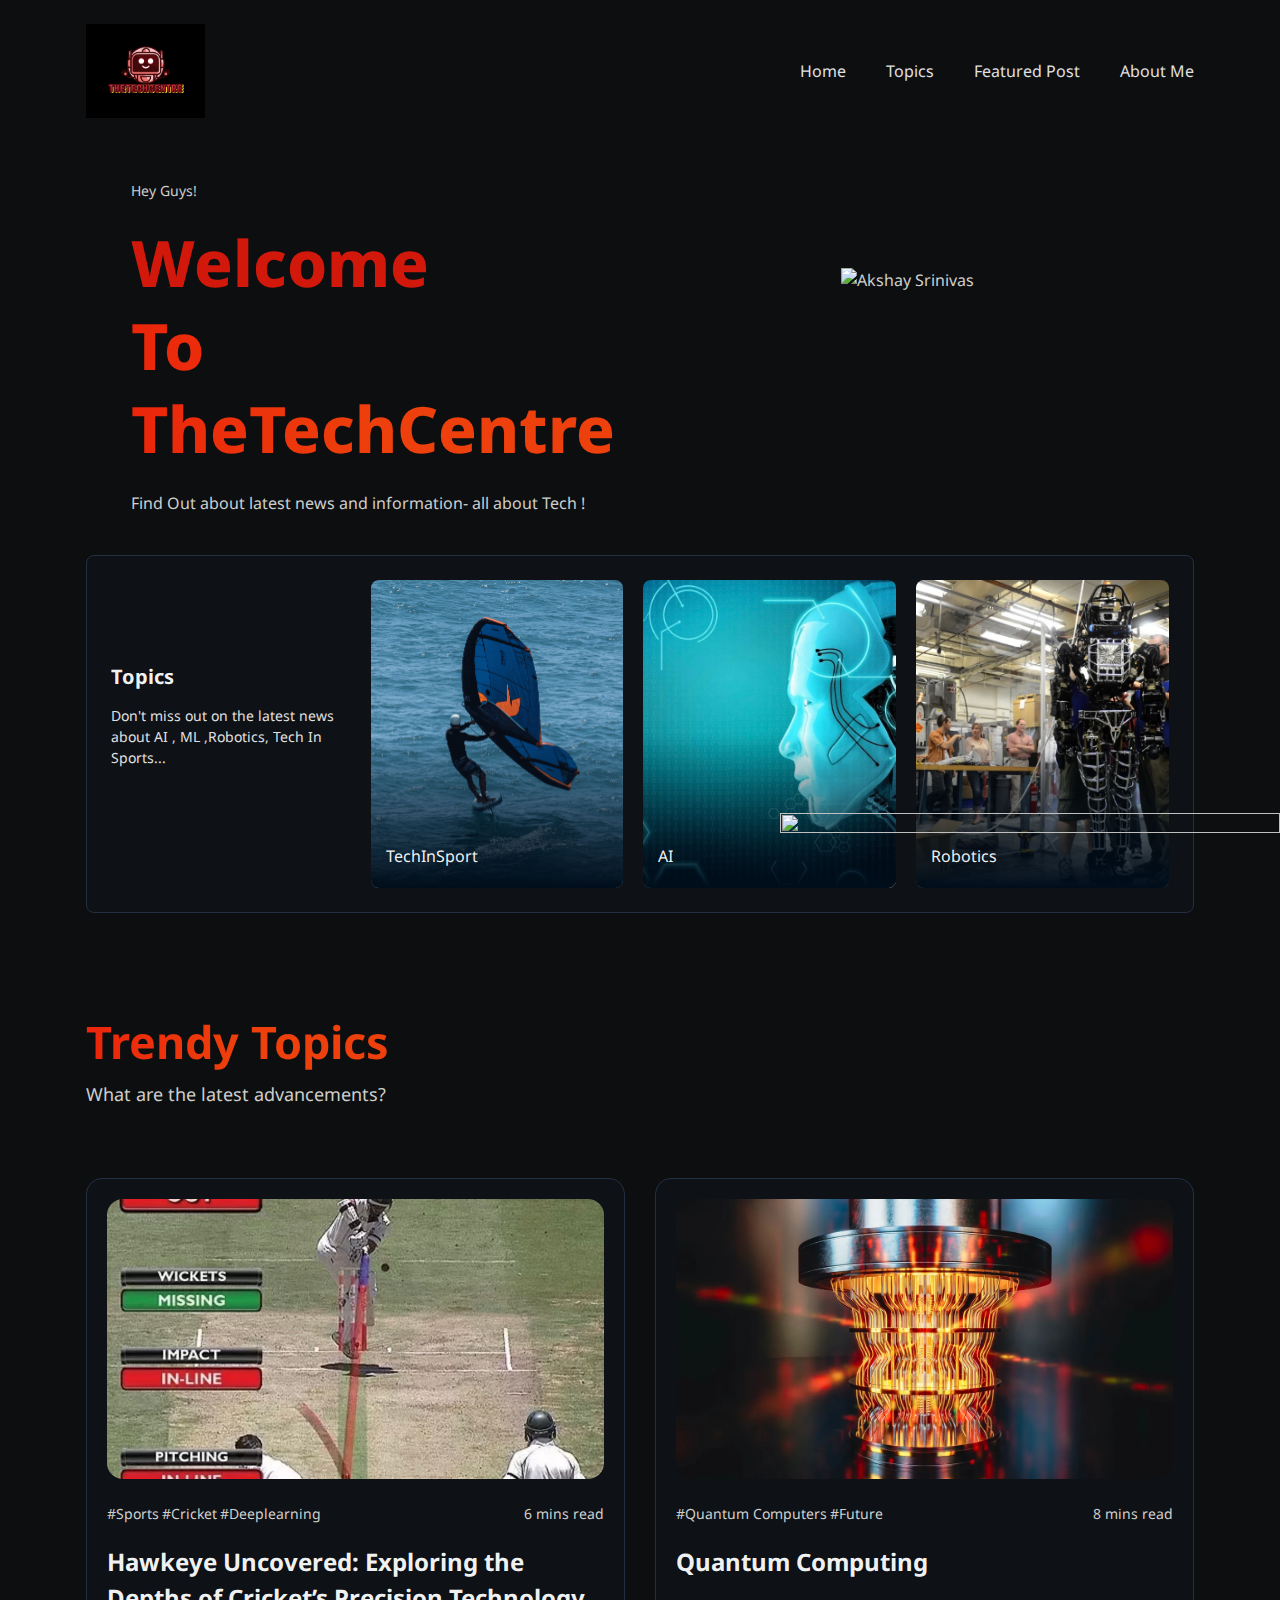
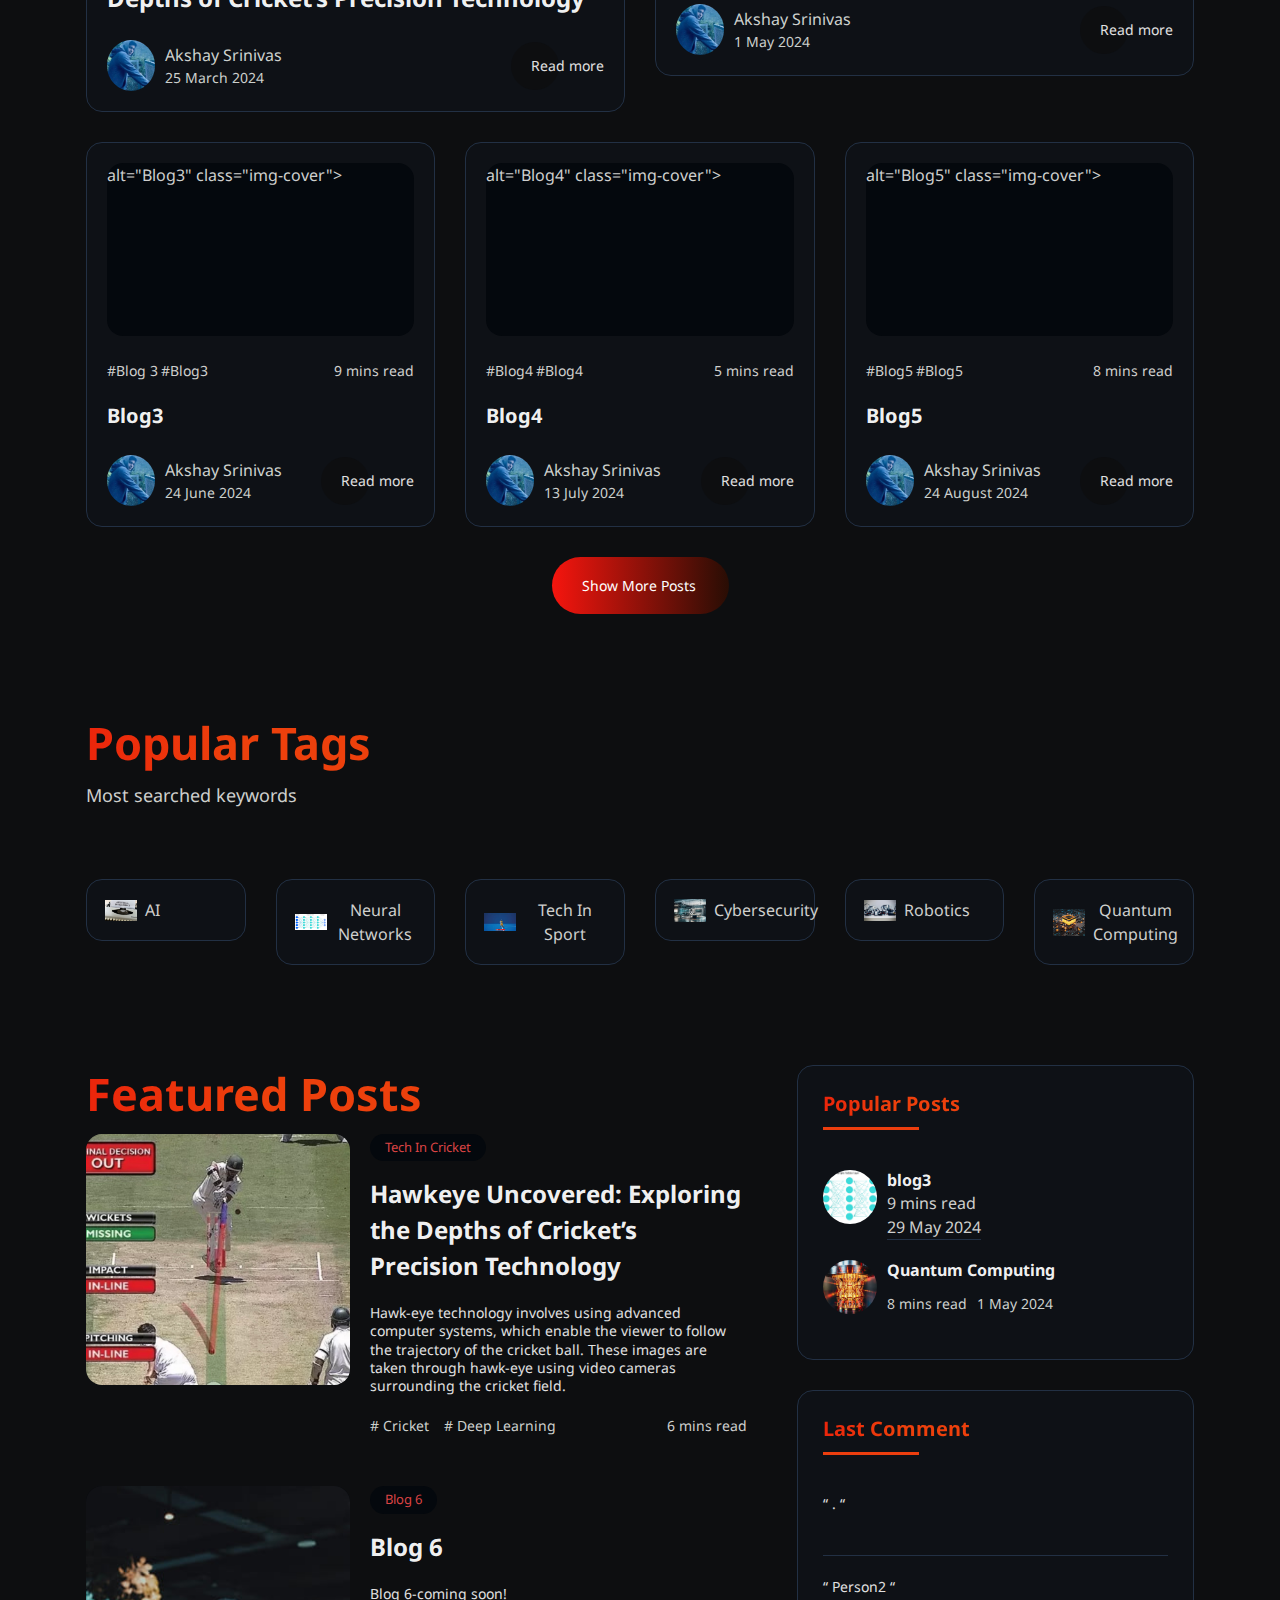
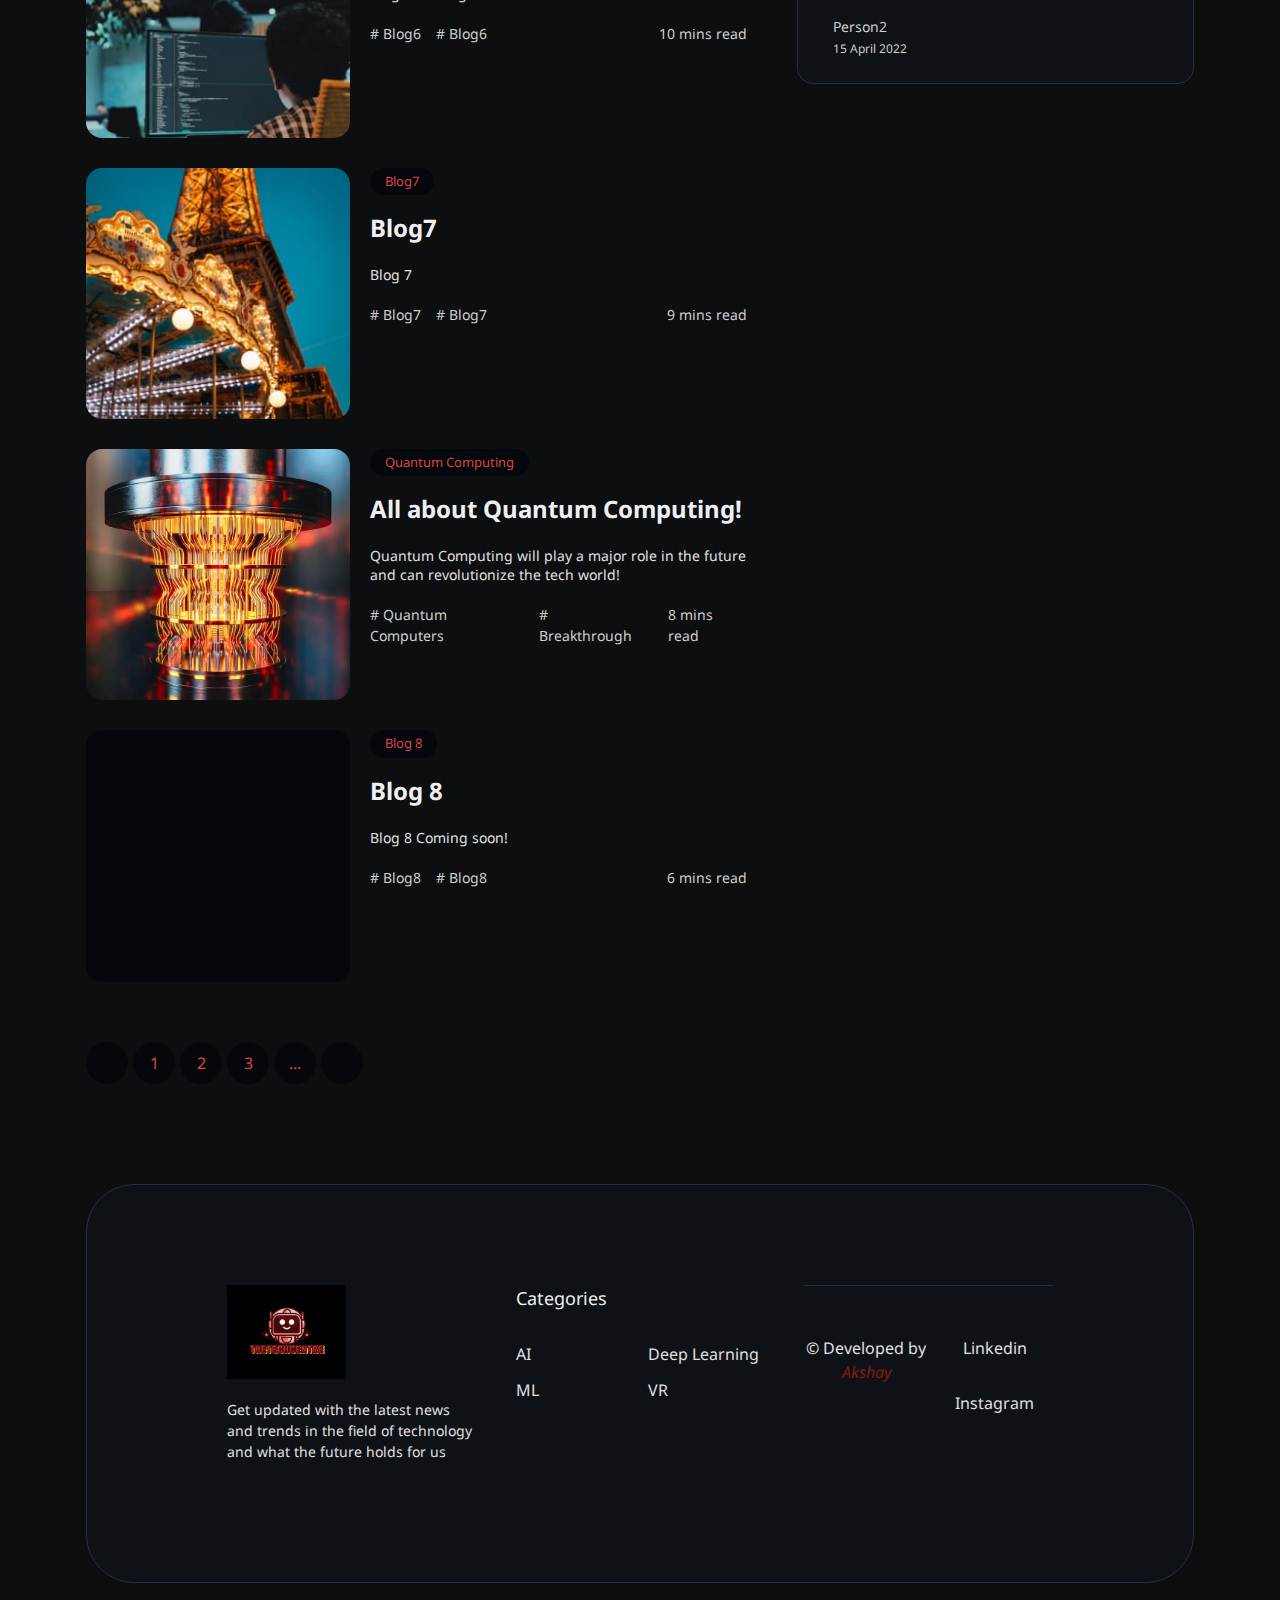
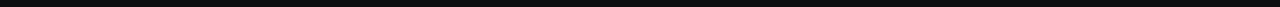
==== commit c931d03b: "Update index.html" ====
--- a/index.html
+++ b/index.html
@@ -330,7 +330,7 @@
               <div class="card feature-card">
 
                 <figure class="card-banner img-holder" style="--width: 1602; --height: 903;">
-                  <img src="./assets/images/" width="1602" height="903" loading="lazy"
+                  
                     alt="Blog3" class="img-cover">
                 </figure>
 
@@ -382,7 +382,7 @@
               <div class="card feature-card">
 
                 <figure class="card-banner img-holder" style="--width: 1602; --height: 903;">
-                  <img src="./assets/images/" width="1602" height="903" loading="lazy"
+            
                     alt="Blog4" class="img-cover">
                 </figure>
 
@@ -434,7 +434,7 @@
               <div class="card feature-card">
 
                 <figure class="card-banner img-holder" style="--width: 1602; --height: 903;">
-                  <img src="./assets/images/" width="1602" height="903" loading="lazy"
+                 
                     alt="Blog5" class="img-cover">
                 </figure>
 
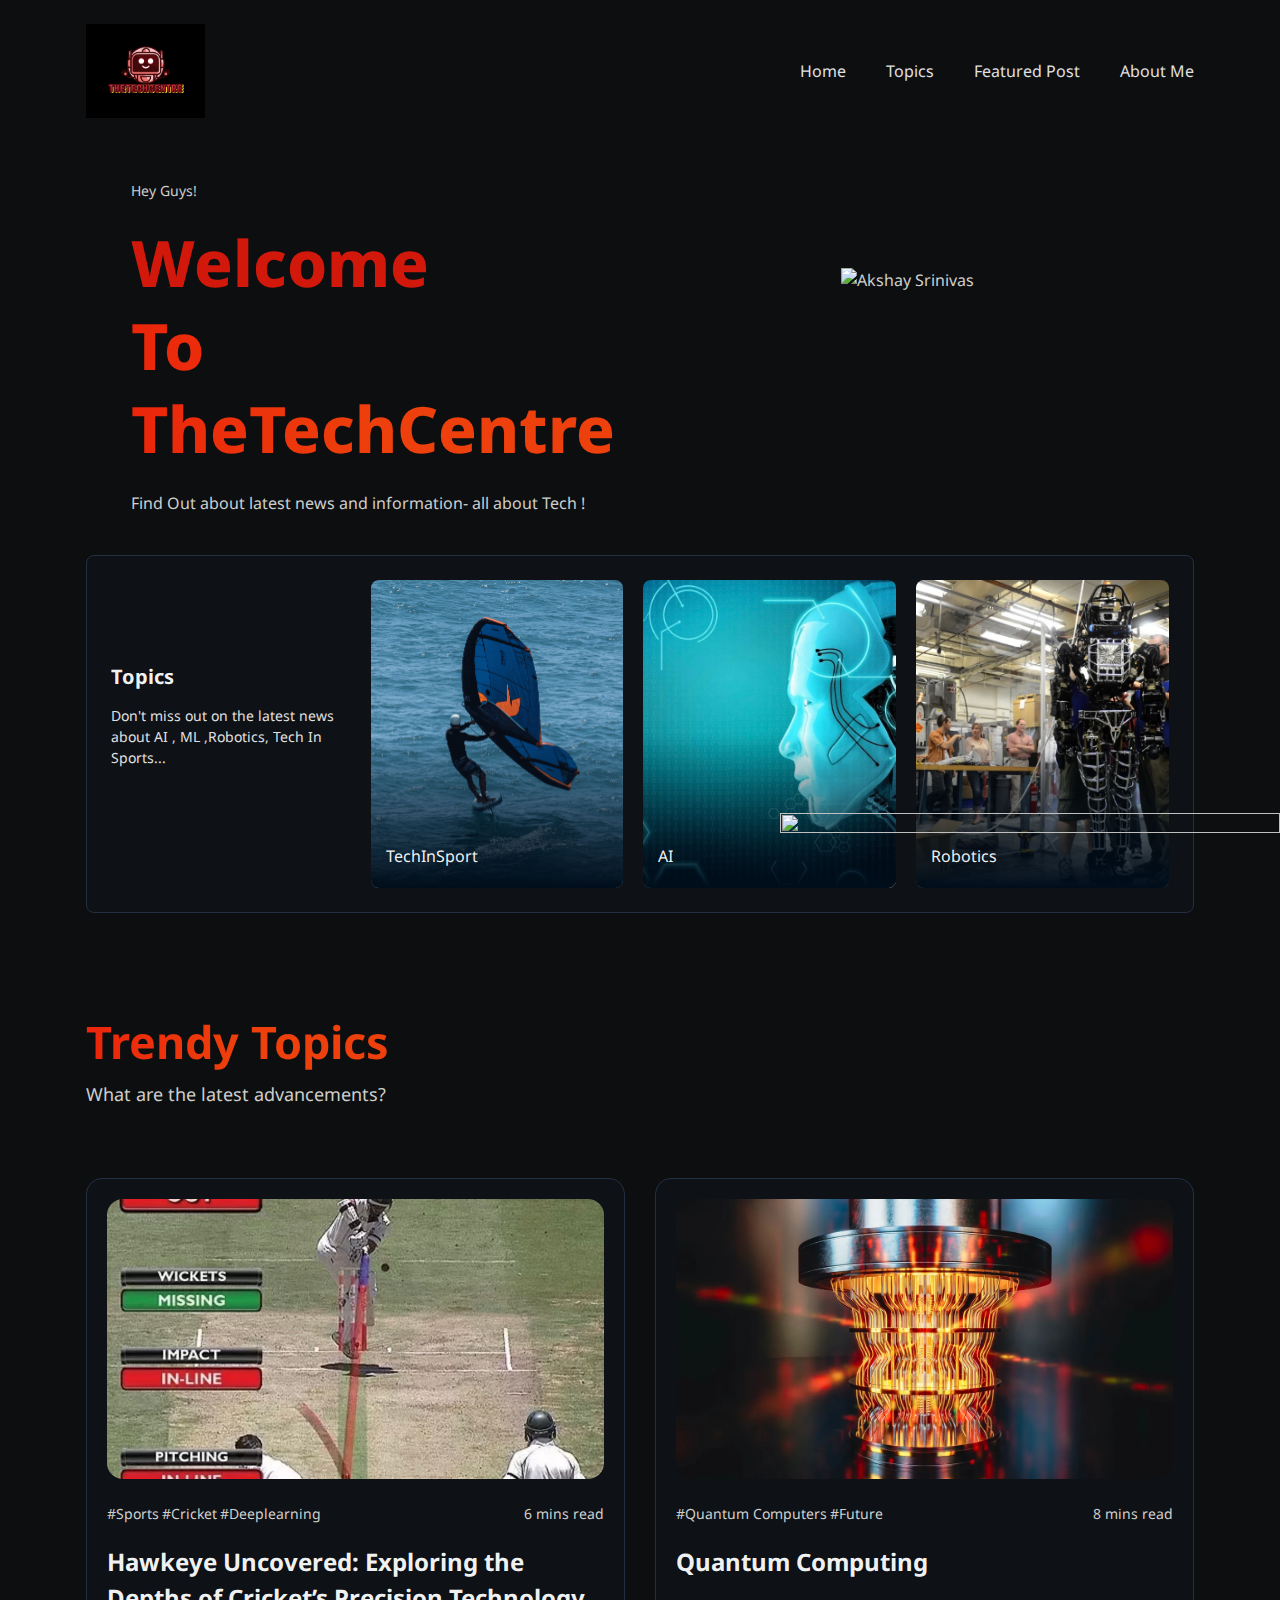
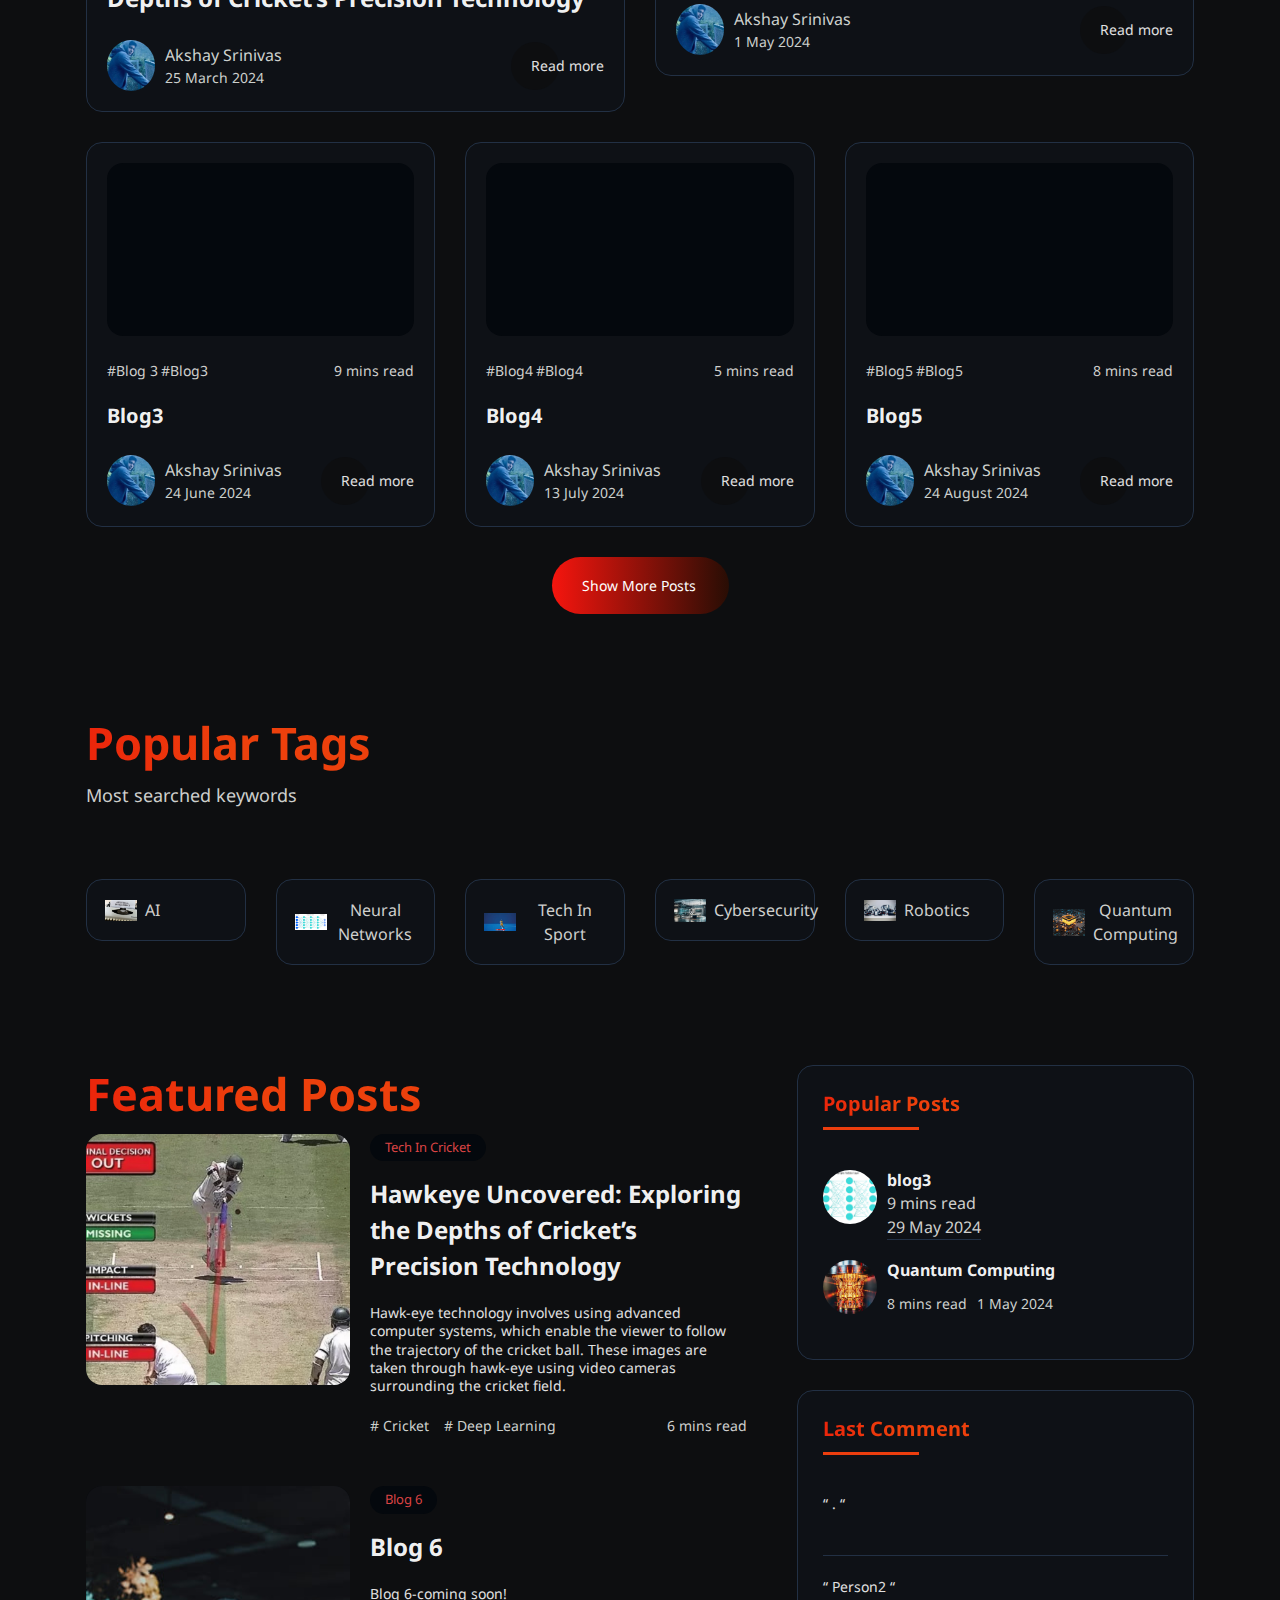
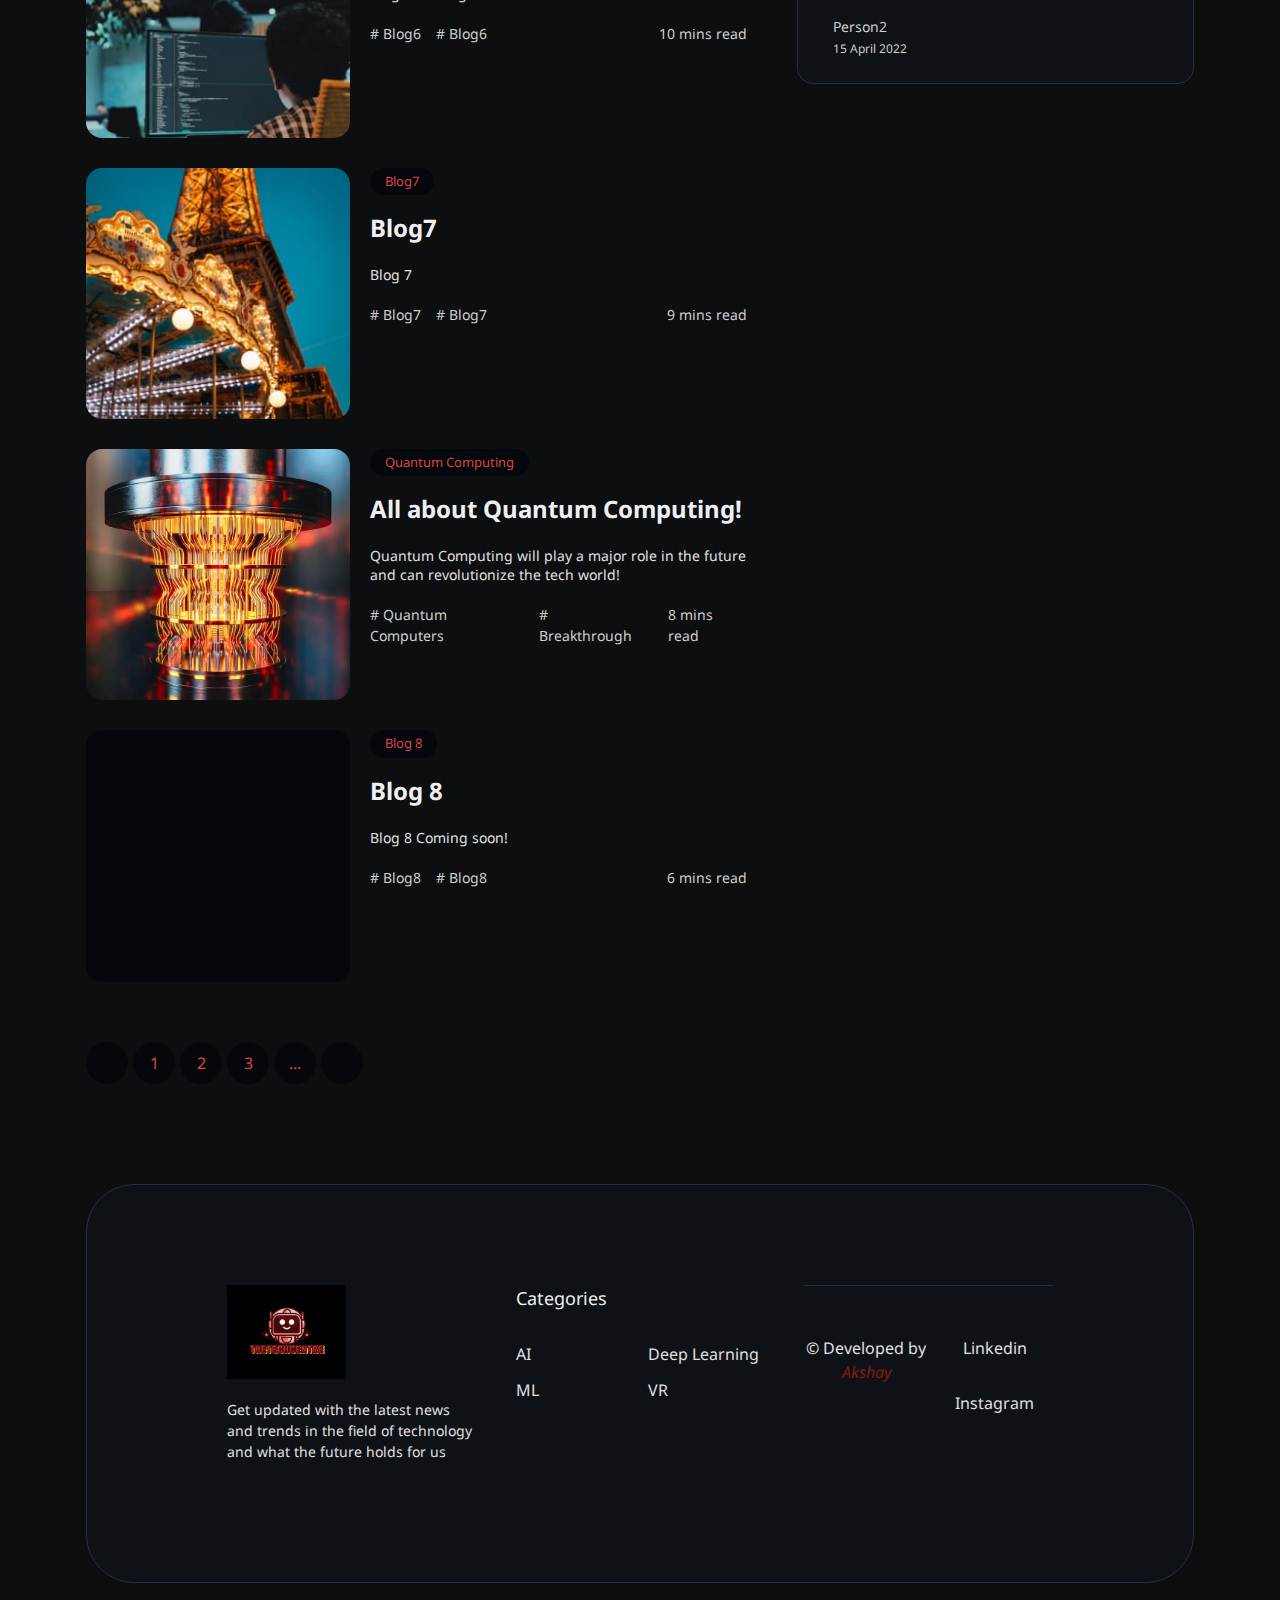
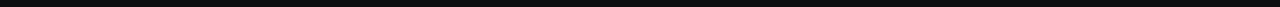
==== commit 50981392: "Update index.html" ====
--- a/index.html
+++ b/index.html
@@ -331,7 +331,7 @@
 
                 <figure class="card-banner img-holder" style="--width: 1602; --height: 903;">
                   
-                    alt="Blog3" class="img-cover">
+                   
                 </figure>
 
                 <div class="card-content">
@@ -383,7 +383,7 @@
 
                 <figure class="card-banner img-holder" style="--width: 1602; --height: 903;">
             
-                    alt="Blog4" class="img-cover">
+                  
                 </figure>
 
                 <div class="card-content">
@@ -435,7 +435,7 @@
 
                 <figure class="card-banner img-holder" style="--width: 1602; --height: 903;">
                  
-                    alt="Blog5" class="img-cover">
+              
                 </figure>
 
                 <div class="card-content">
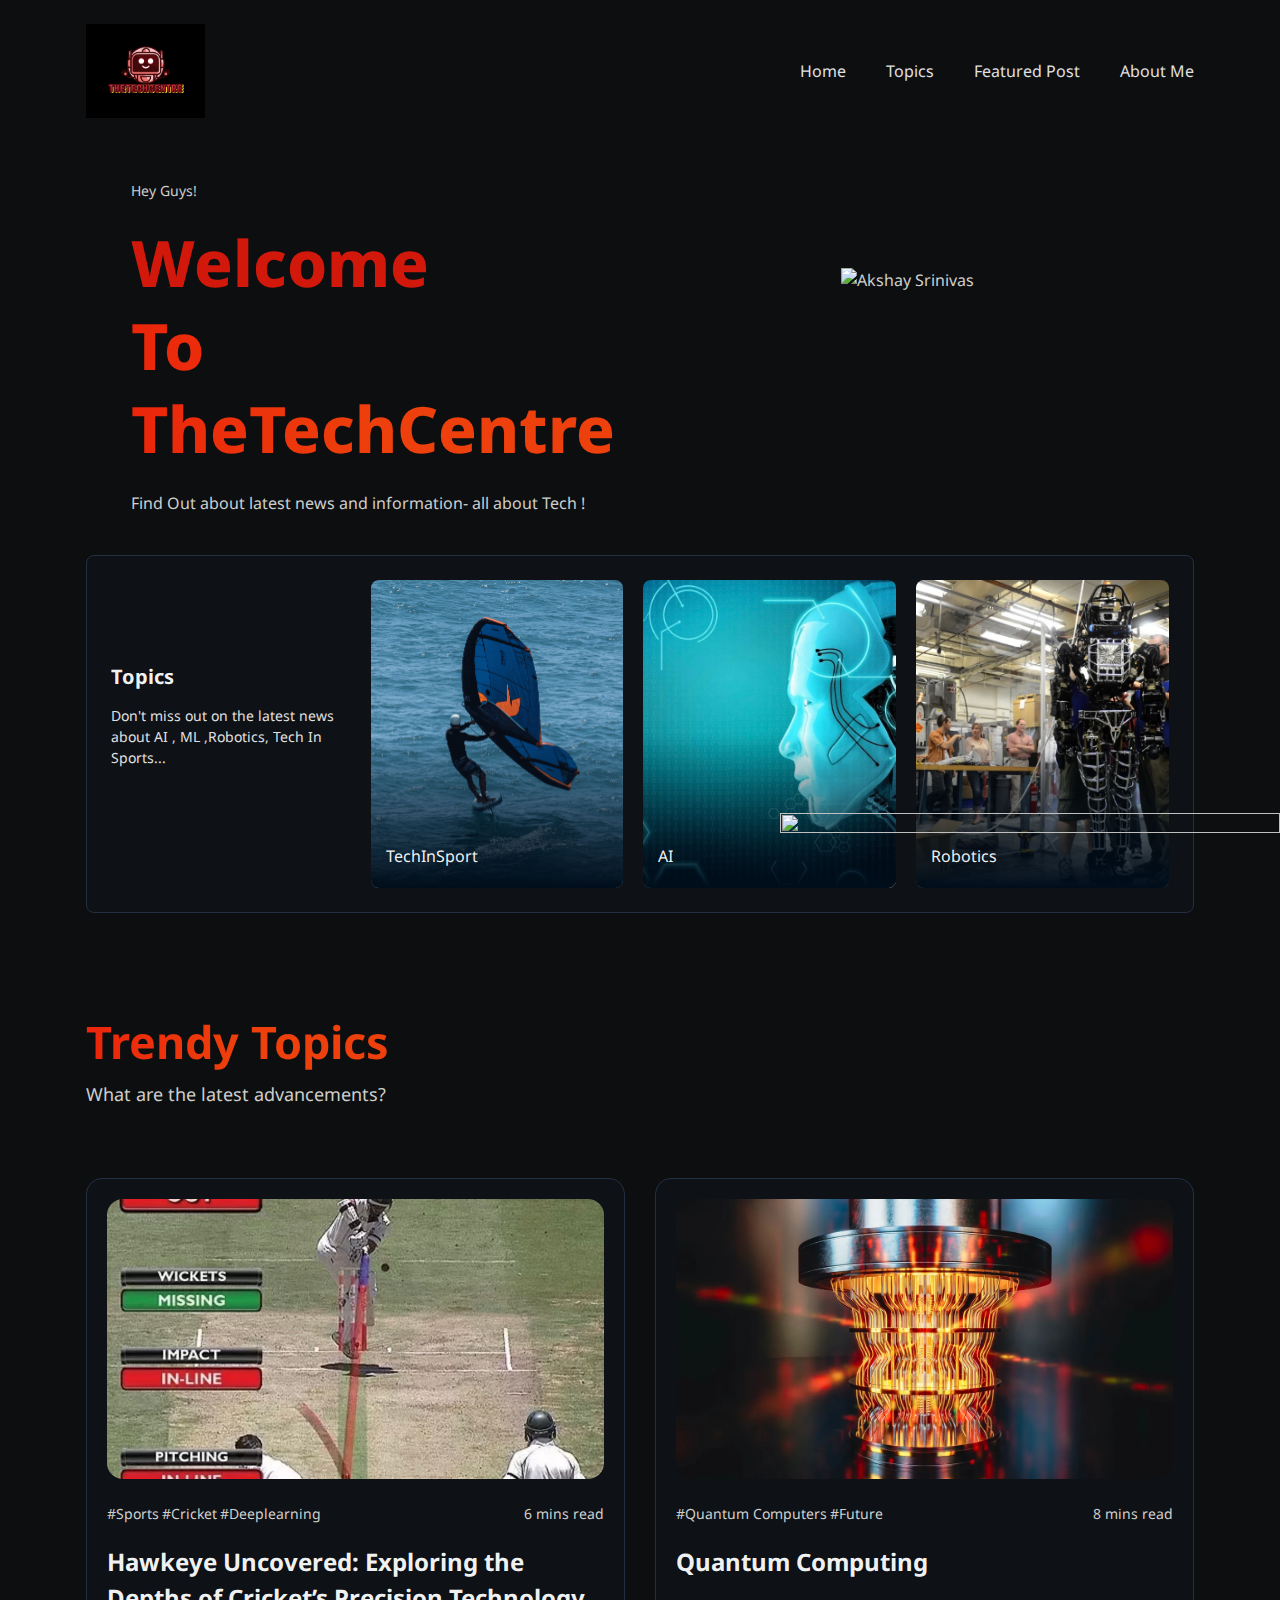
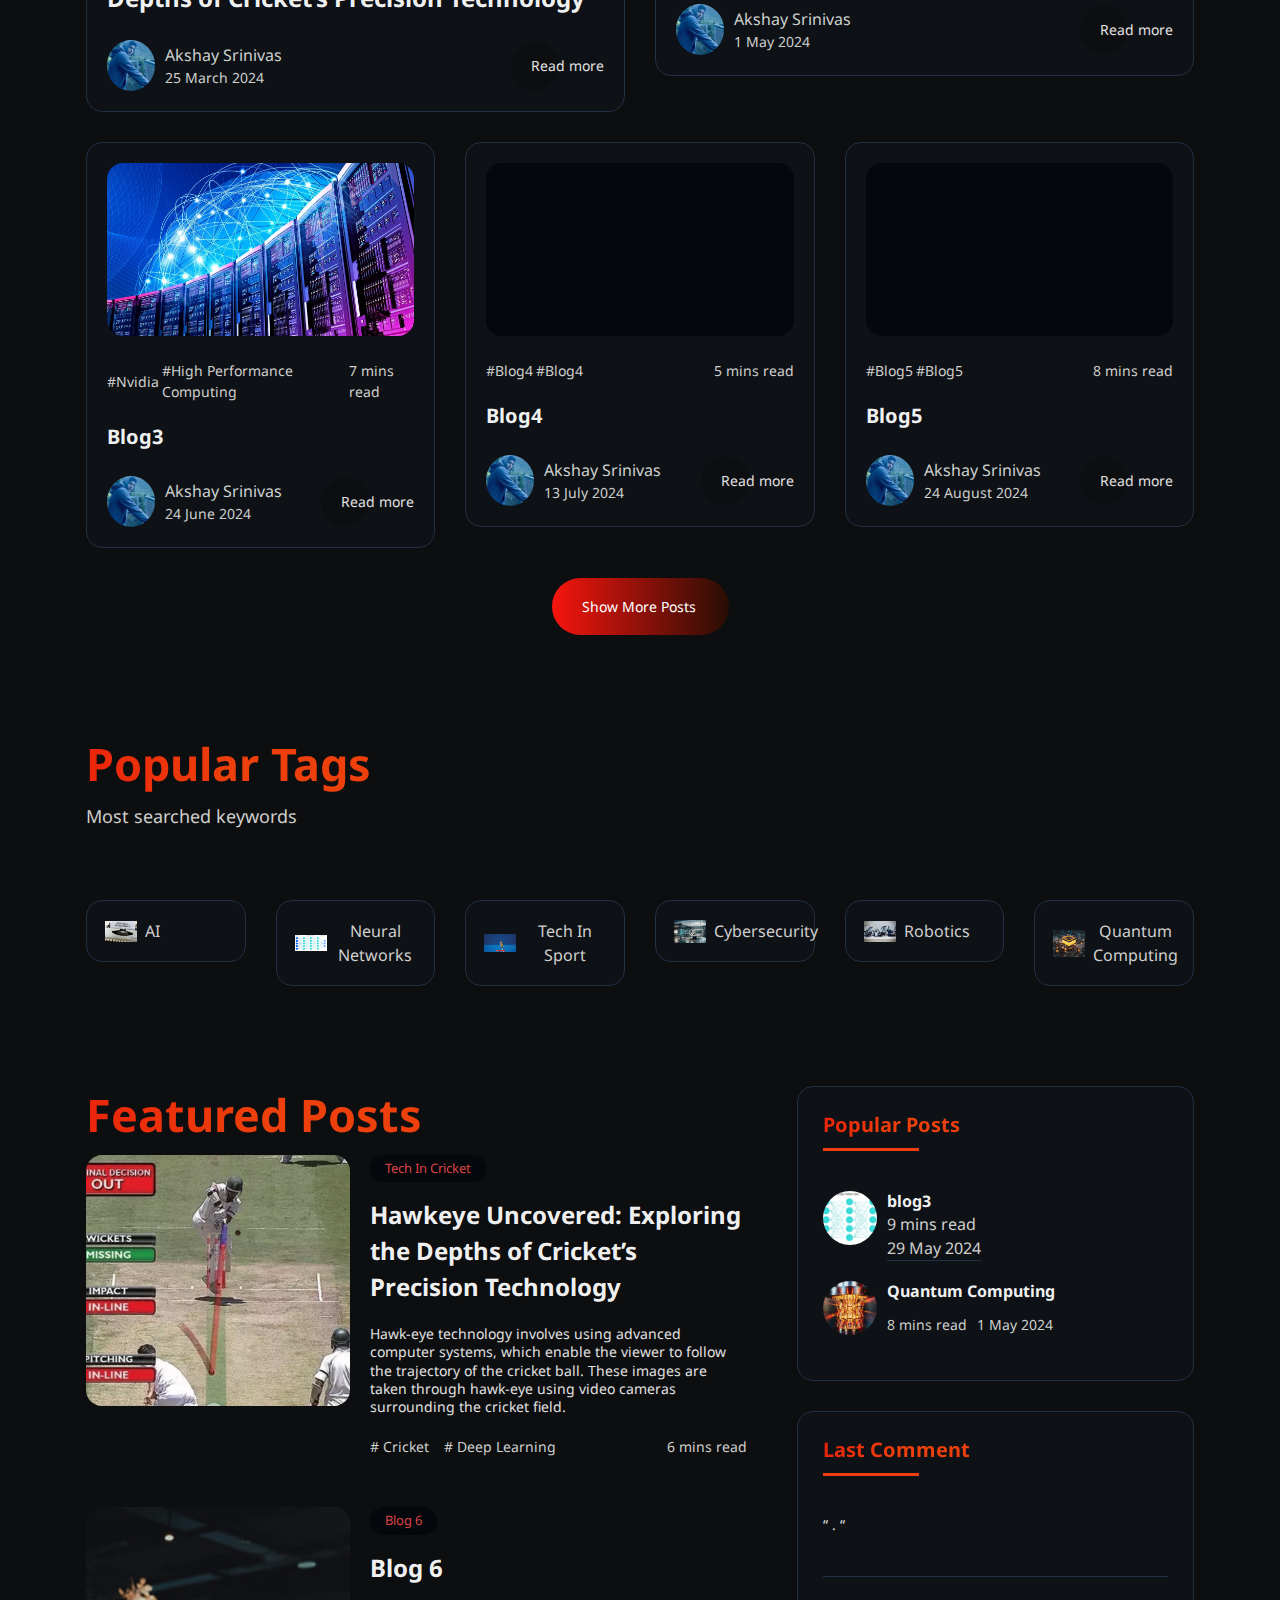
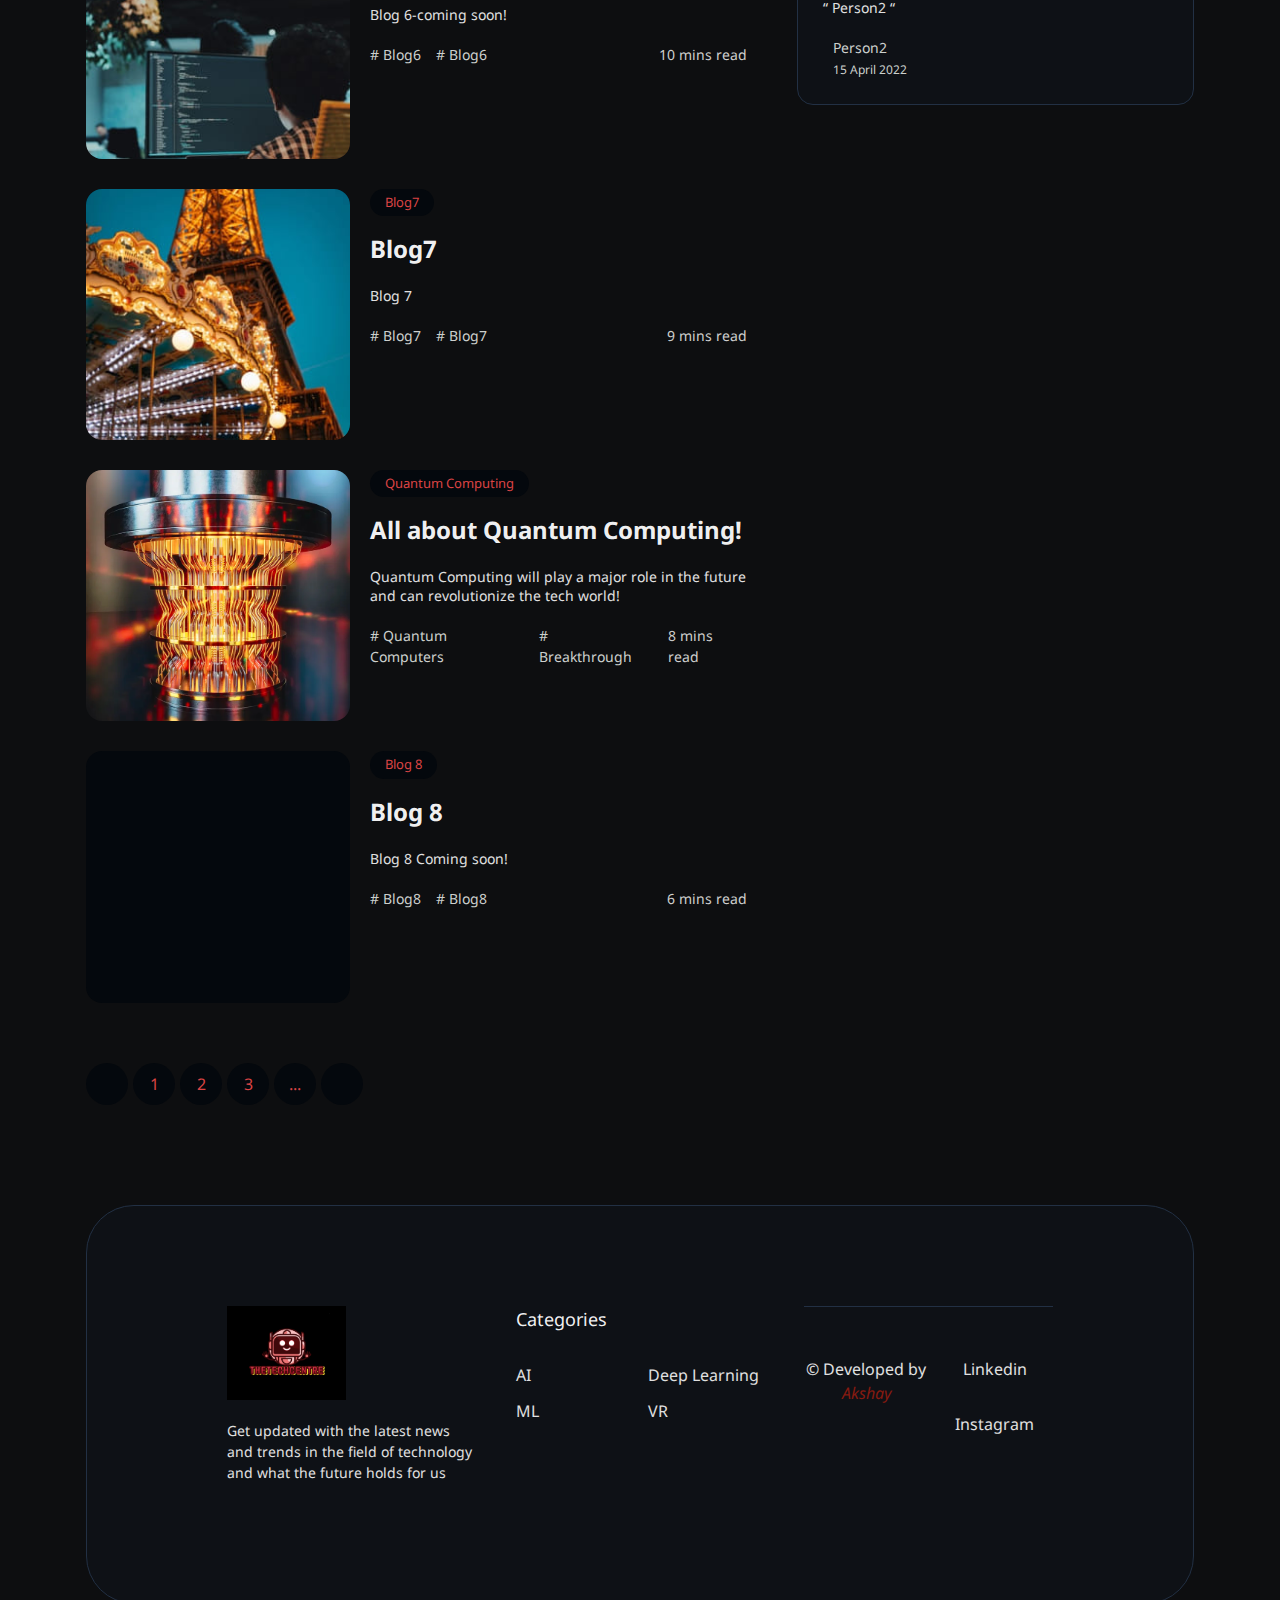
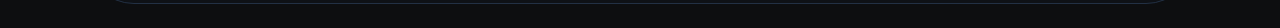
==== commit e177123c: "Update index.html" ====
--- a/index.html
+++ b/index.html
@@ -329,7 +329,8 @@
             <li>
               <div class="card feature-card">
 
-                <figure class="card-banner img-holder" style="--width: 1602; --height: 903;">
+                <figure class="card-banner img-holder" style="--width: 1602; --height: 903;"> <img src="./assets/images/NVIDIACOVER.webp" width="1602" height="903" loading="lazy"
+                    alt="Blog 2" class="img-cover">
                   
                    
                 </figure>
@@ -338,15 +339,15 @@
 
                   <div class="card-wrapper">
                     <div class="card-tag">
-                      <a href="#" class="span hover-2">#Blog 3</a>
-
-                      <a href="#" class="span hover-2">#Blog3</a>
+                      <a href="#" class="span hover-2">#Nvidia</a>
+
+                      <a href="#" class="span hover-2">#High Performance Computing</a>
                     </div>
 
                     <div class="wrapper">
                       <ion-icon name="time-outline" aria-hidden="true"></ion-icon>
 
-                      <span class="span">9 mins read</span>
+                      <span class="span">7 mins read</span>
                     </div>
                   </div>
 
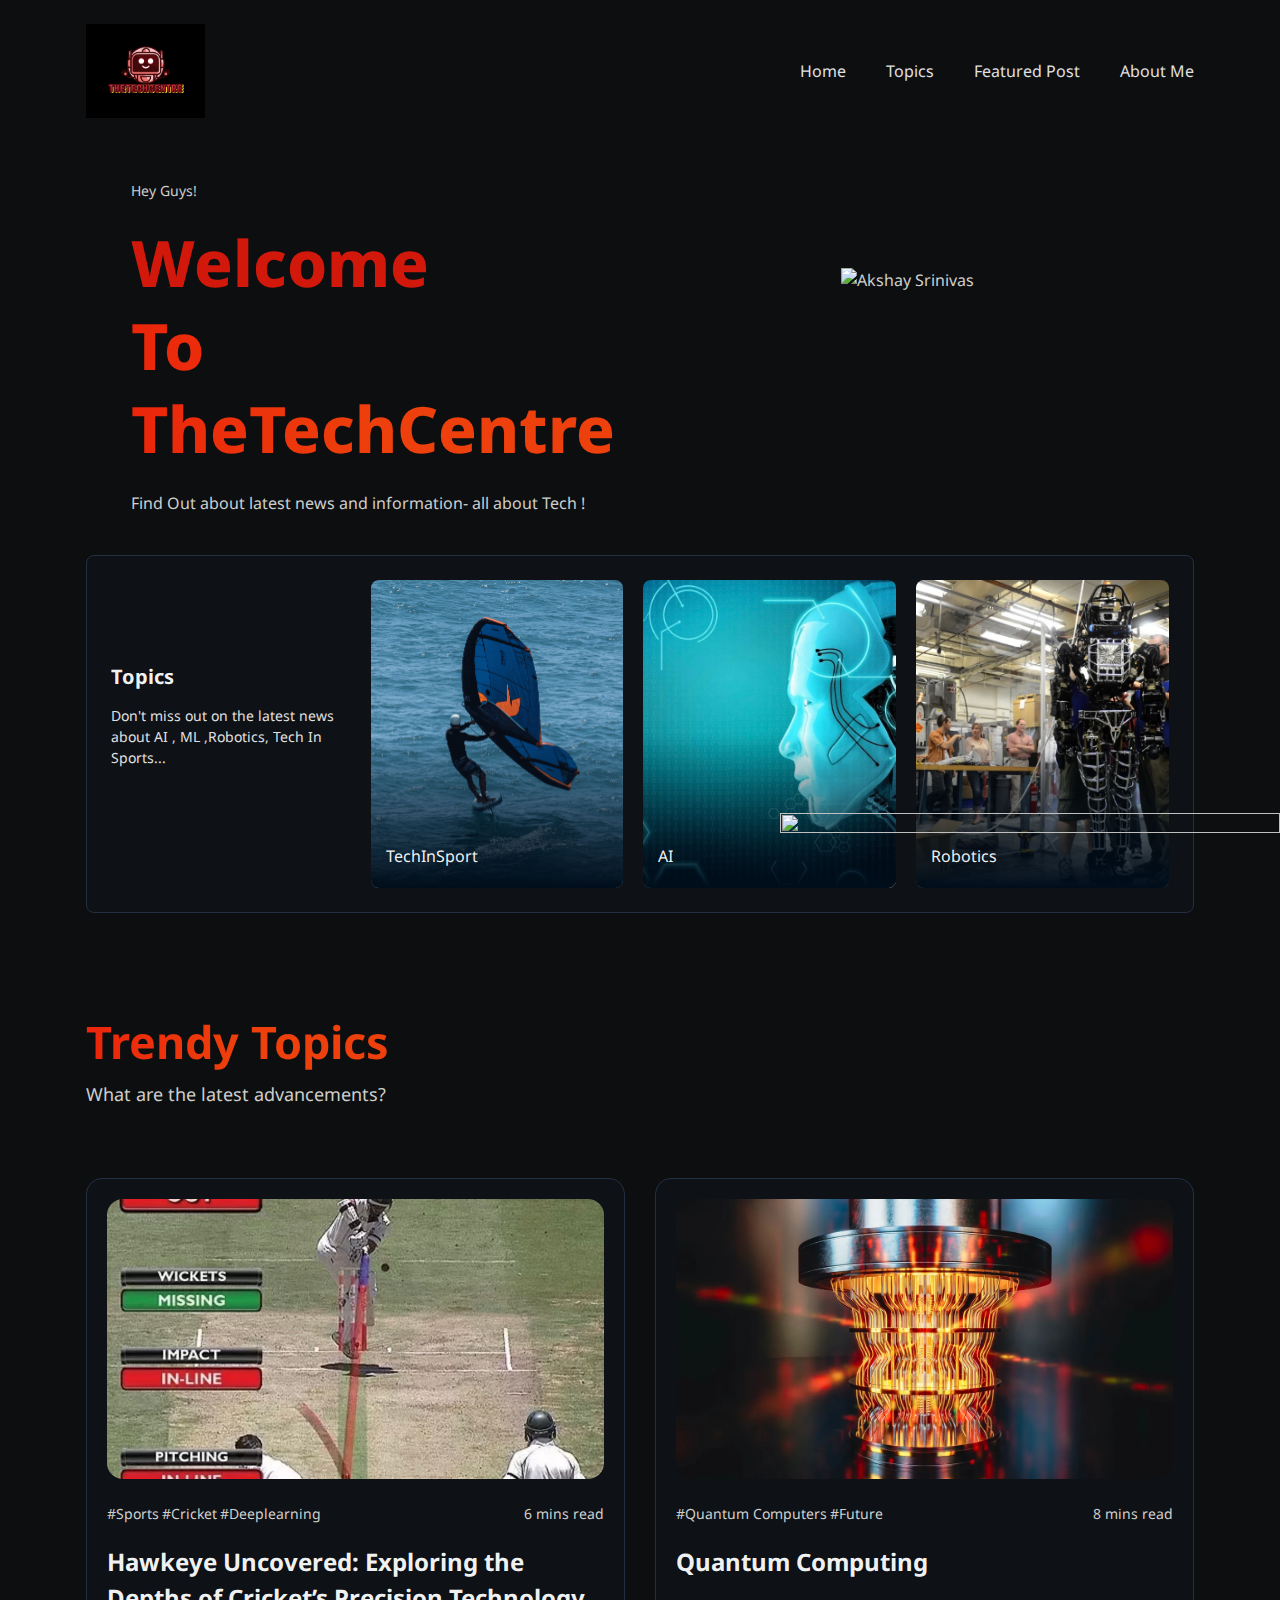
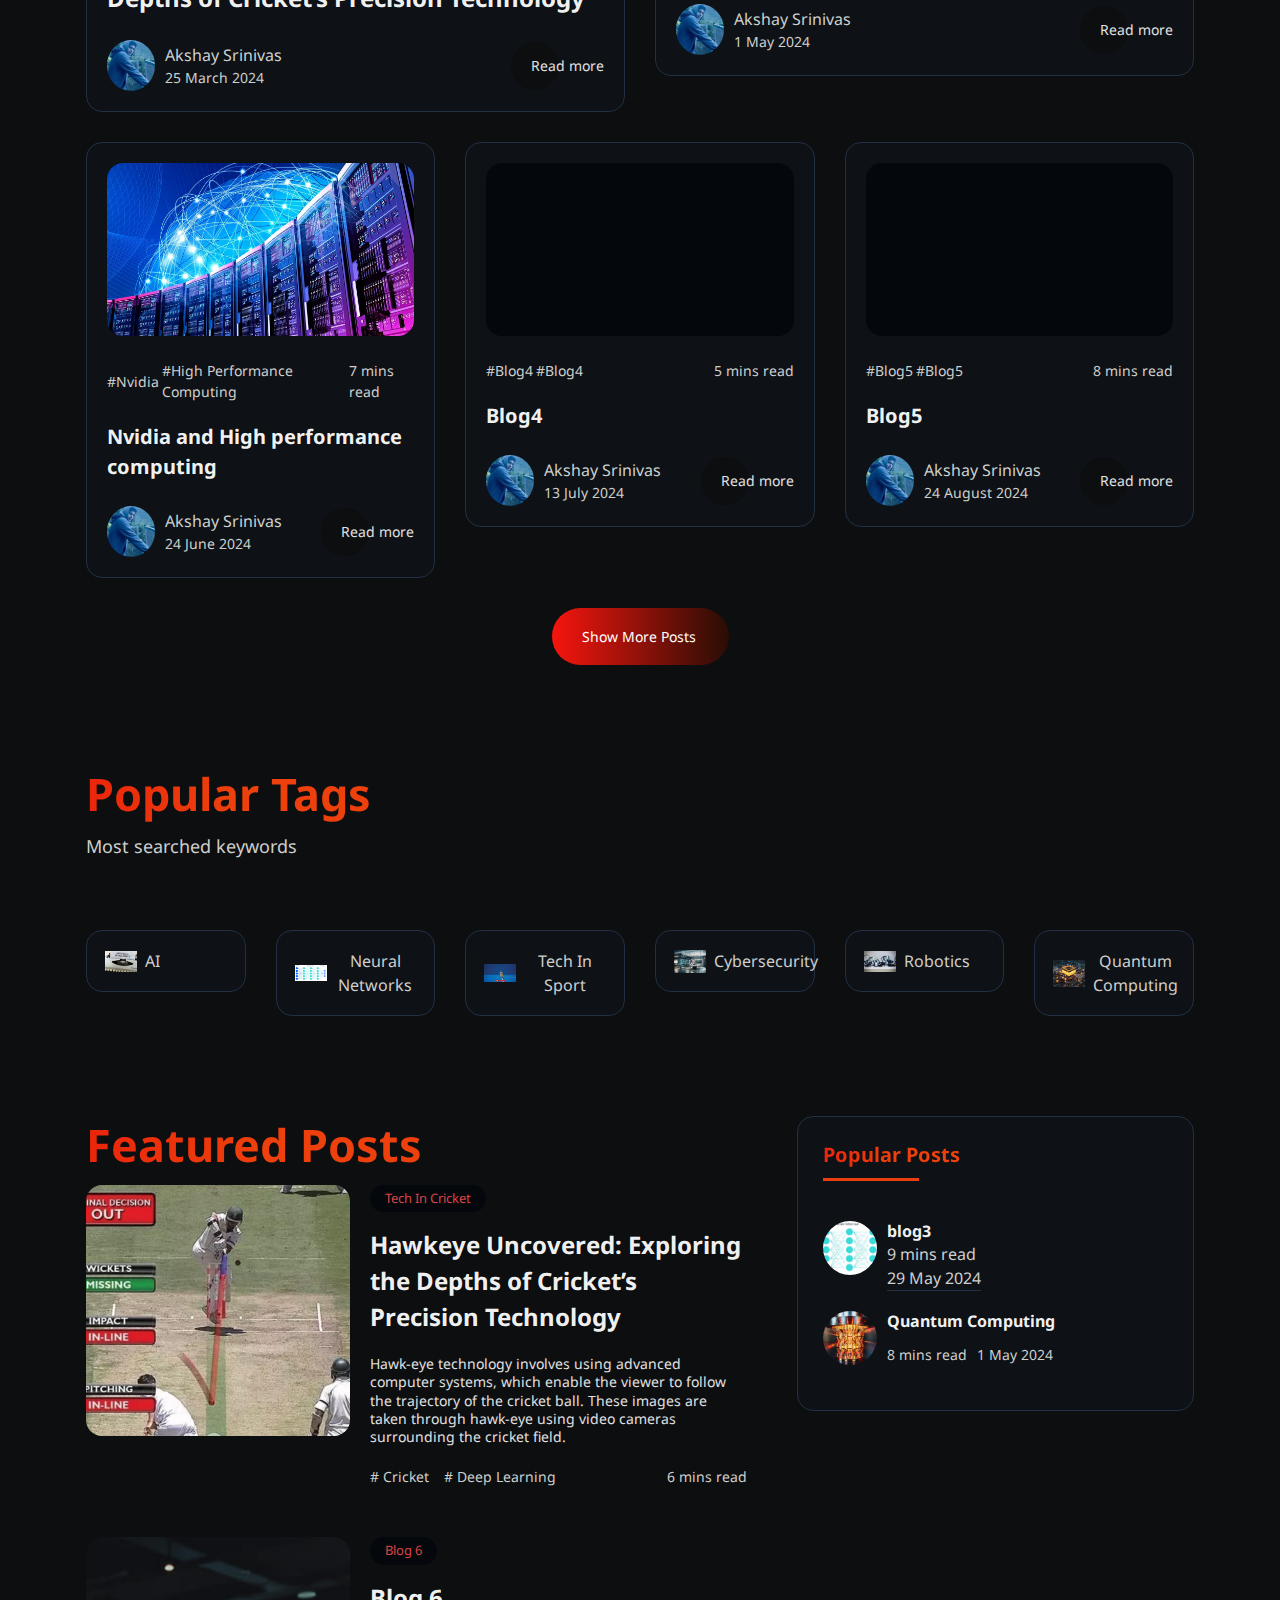
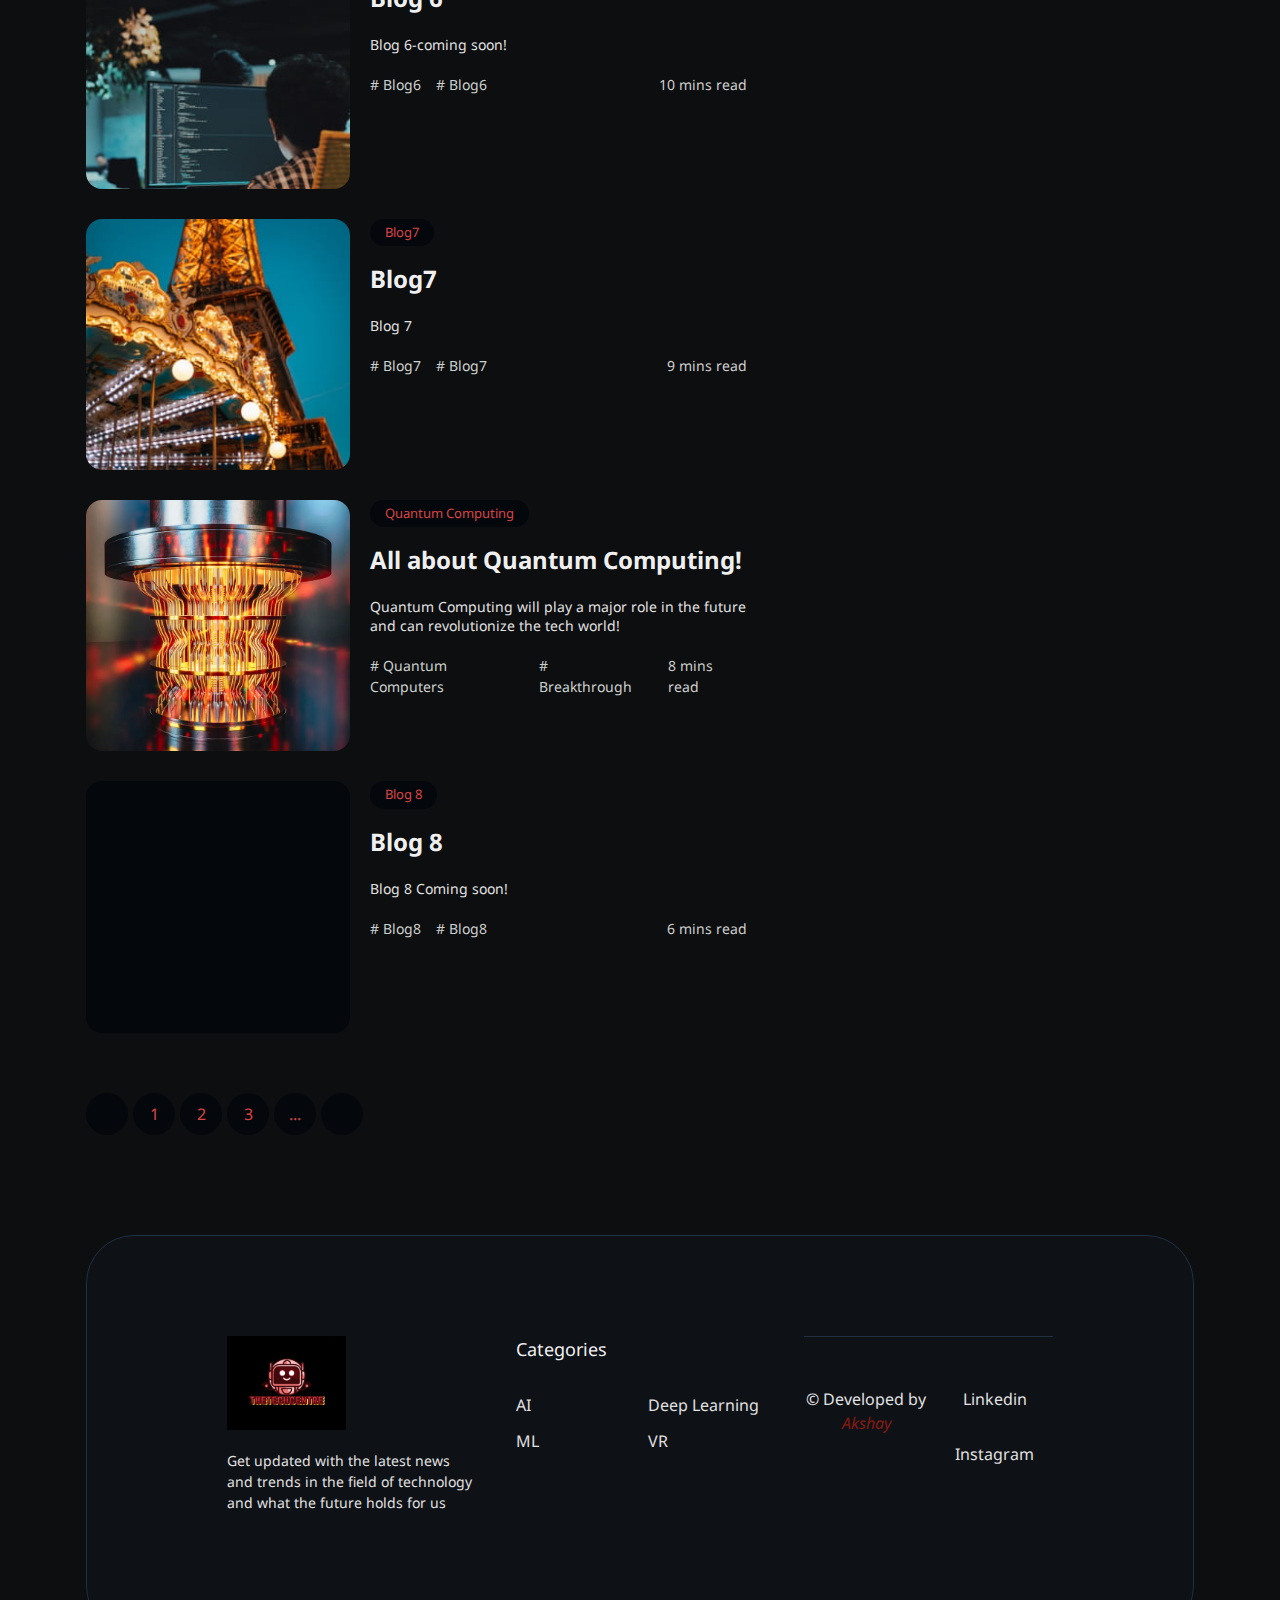
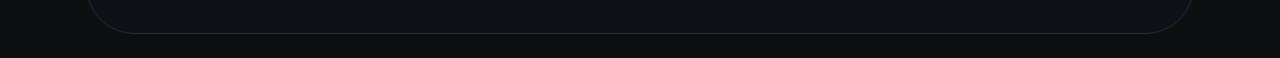
==== commit 3fe4e6f1: "Update index.html" ====
--- a/index.html
+++ b/index.html
@@ -353,7 +353,7 @@
 
                   <h3 class="headline headline-3">
                     <a href="blog3.html" class="card-title hover-2">
-                    Blog3
+                    Nvidia and High performance computing
                     </a>
                   </h3>
 
@@ -873,56 +873,6 @@
 
             </div>
 
-            <div class="card aside-card">
-
-              <h3 class="headline headline-2 aside-title">
-                <span class="span">Last Comment</span>
-              </h3>
-
-              <ul class="comment-list">
-
-                <li>
-                  <div class="comment-card">
-
-                    <blockquote class="card-text">
-                      “ .  “
-                    </blockquote>
-
-                    <div class="profile-card">
-                      <figure class="profile-banner img-holder">
-                      </figure>
-
-                      
-                    </div>
-
-                  </div>
-                </li>
-
-                <li>
-                  <div class="comment-card">
-
-                    <blockquote class="card-text">
-                      “ Person2 “
-                    </blockquote>
-
-                    <div class="profile-card">
-                      <figure class="profile-banner img-holder">
-                      </figure>
-
-                      <div>
-                        <p class="card-title">Person2</p> 
-
-                        <time class="card-date" datetime="2022-04-15">15 April 2022</time>
-                      </div>
-                    </div>
-
-                  </div>
-                </li>
-
-
-              </ul>
-
-            </div>
 
 
           </div>
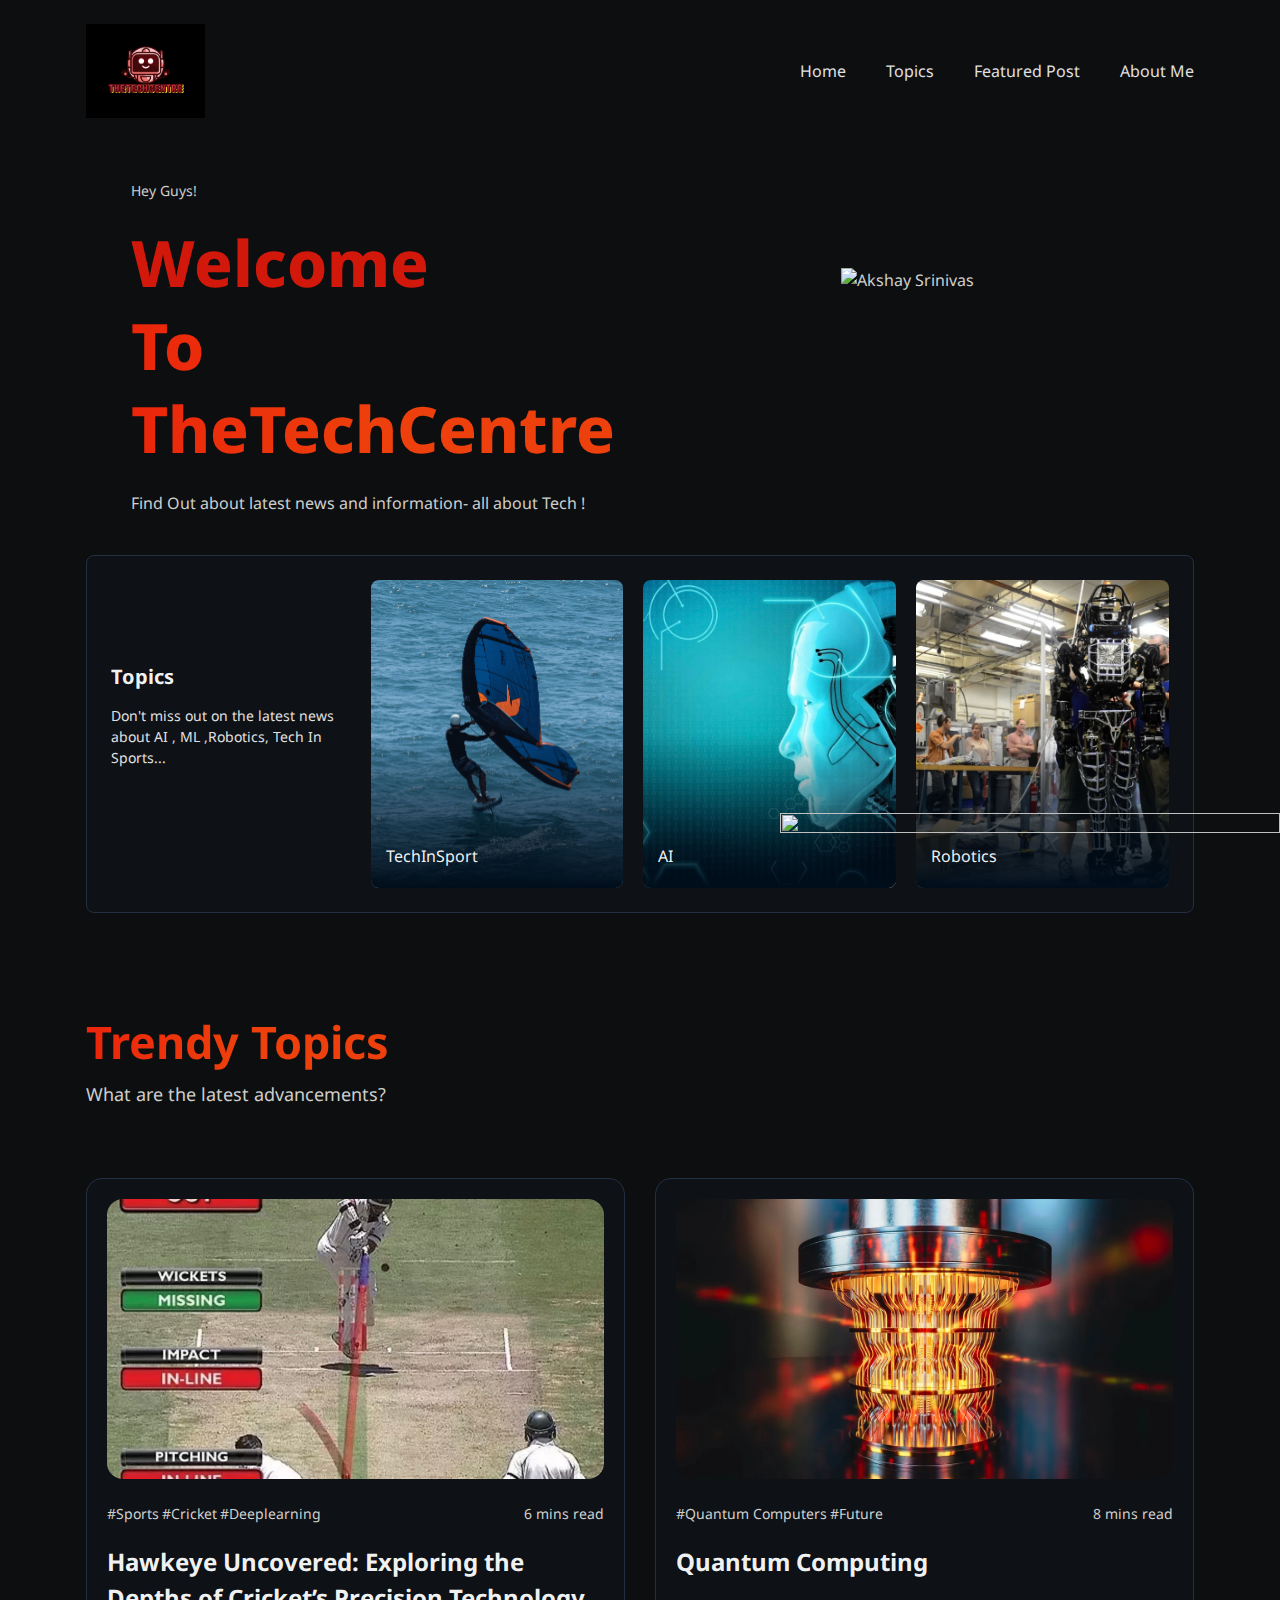
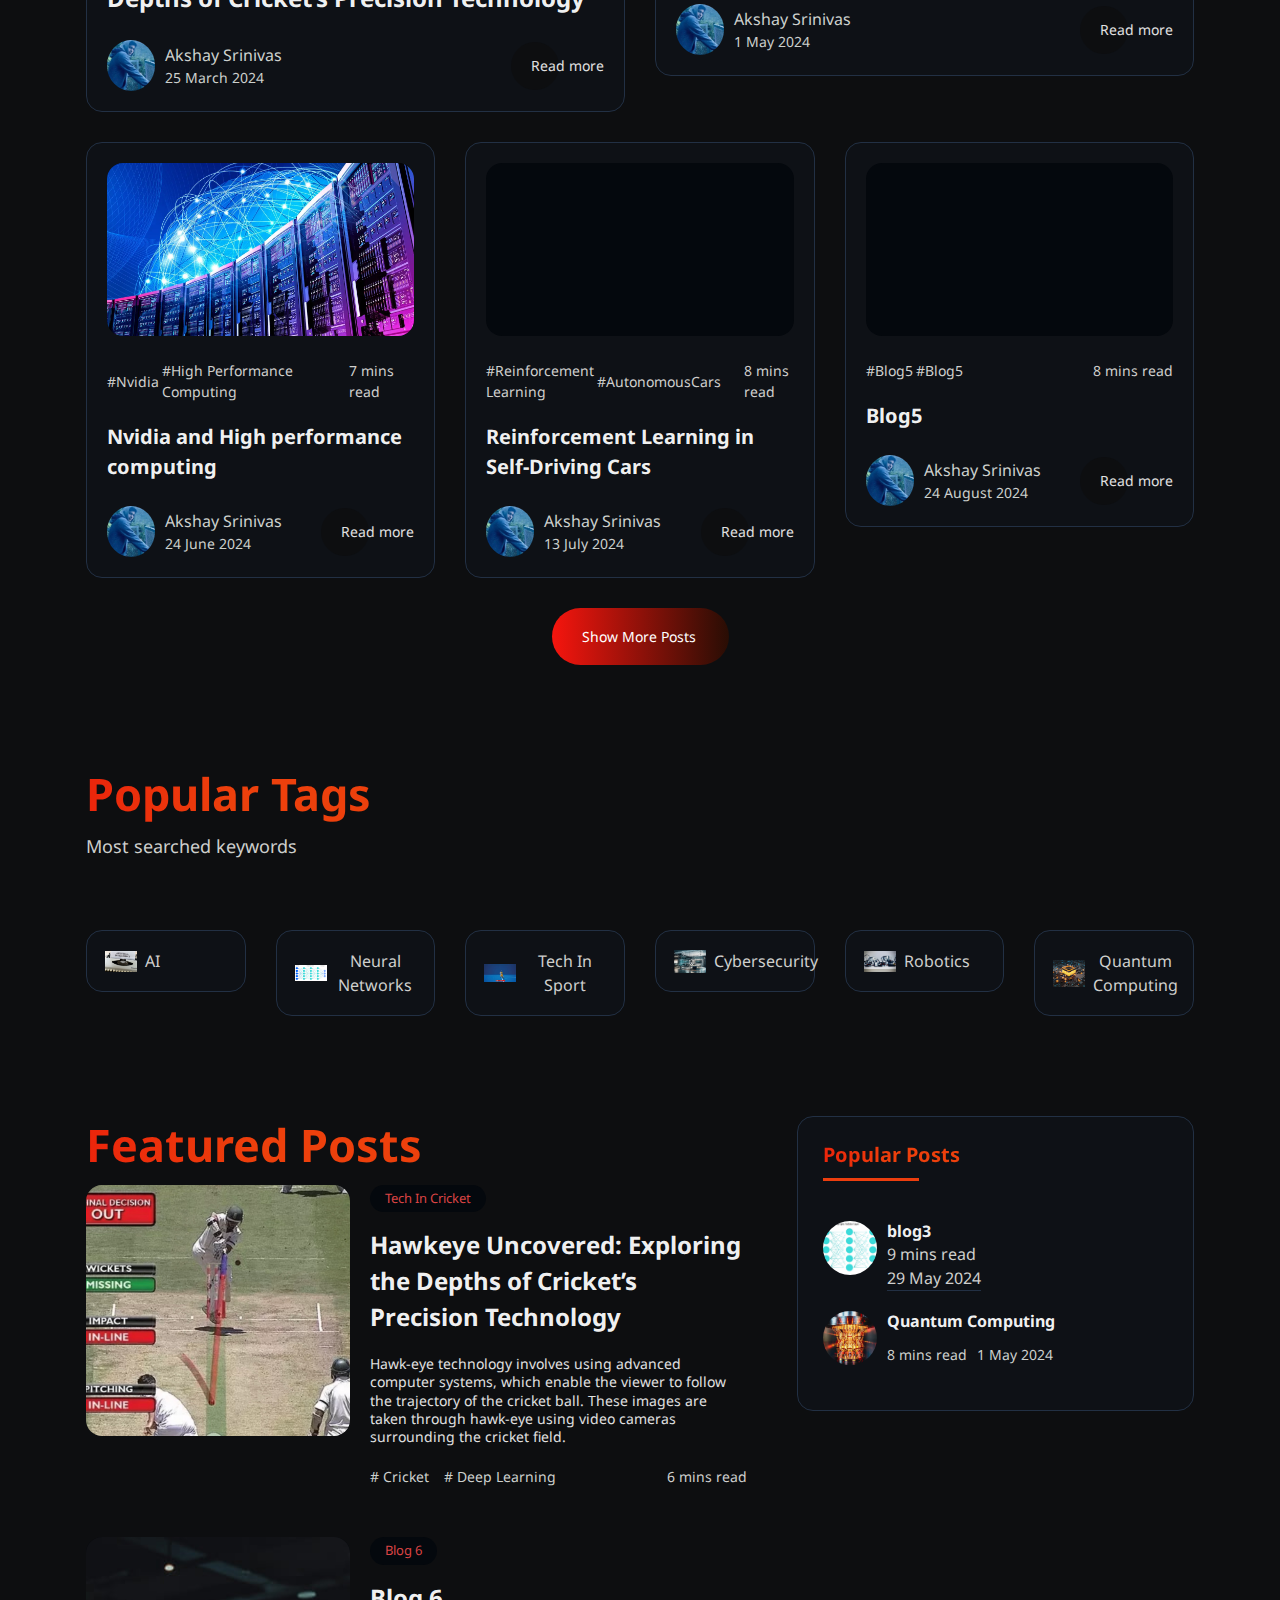
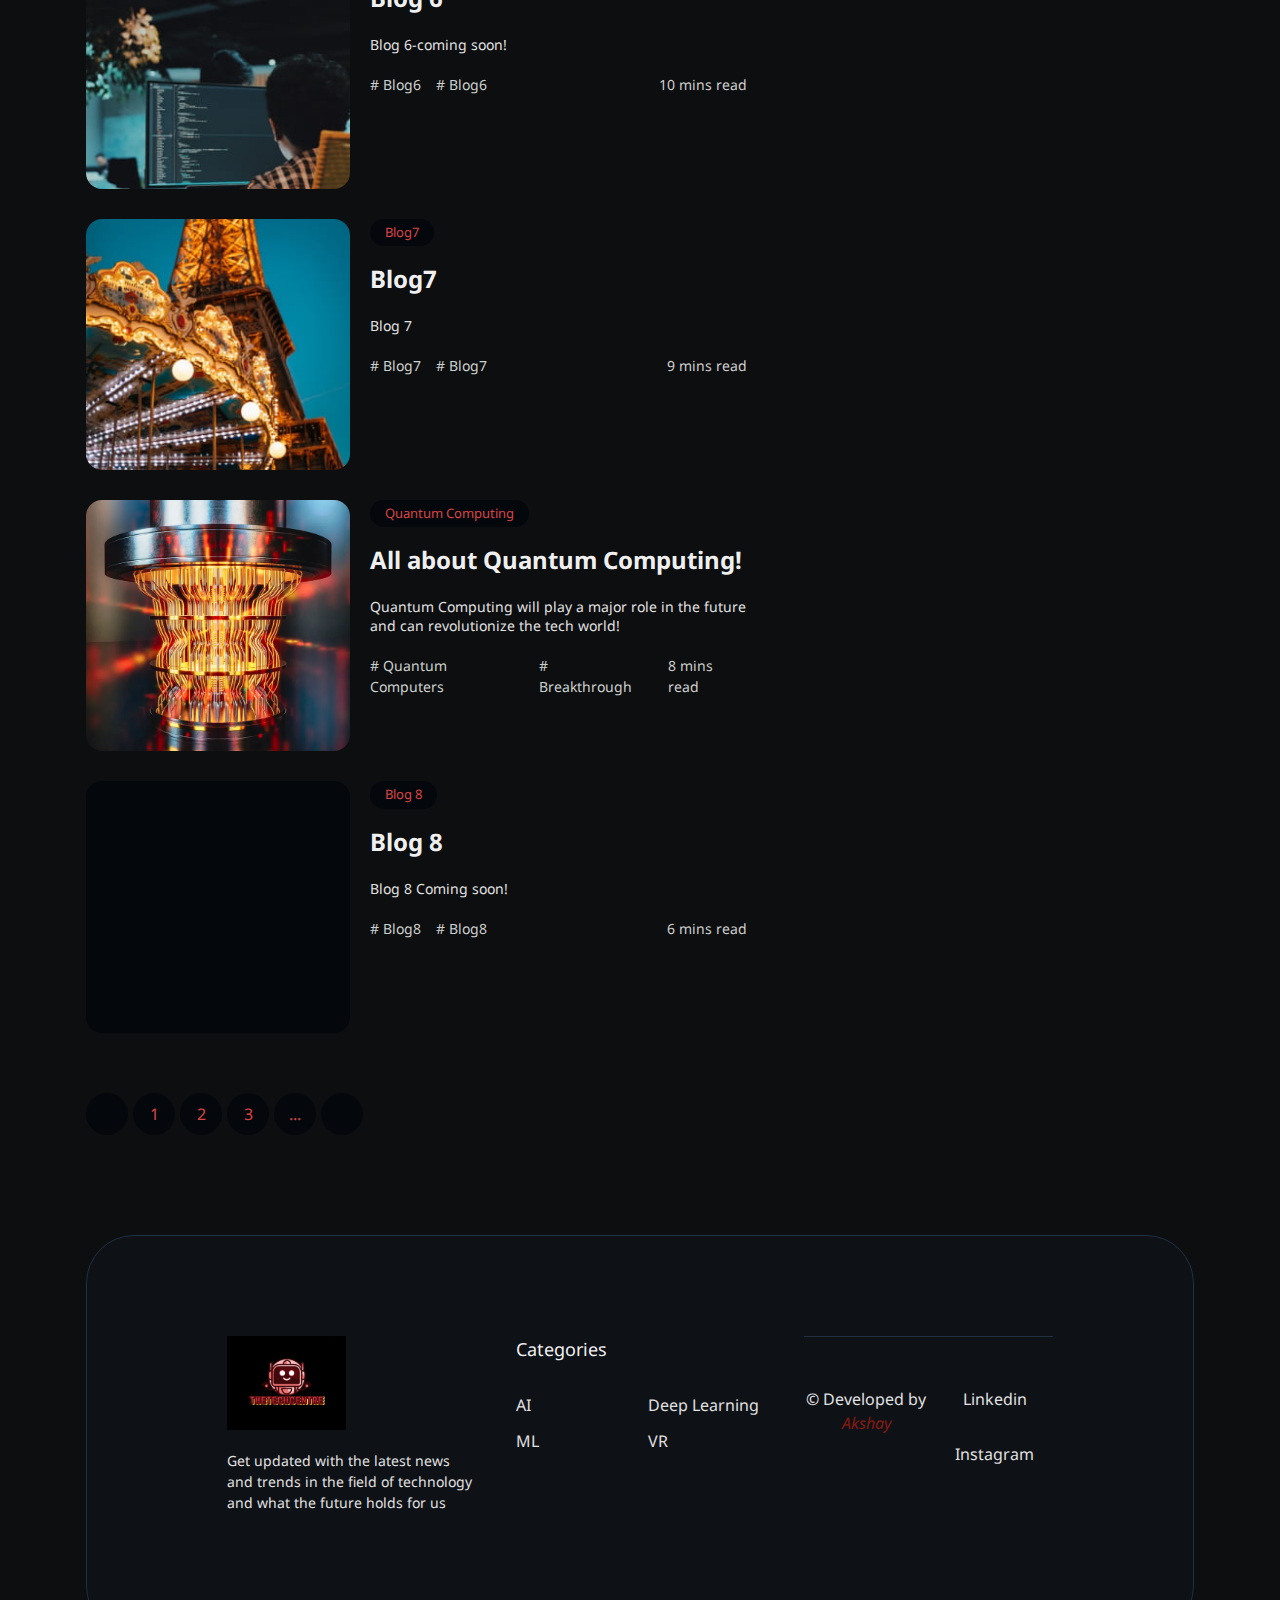
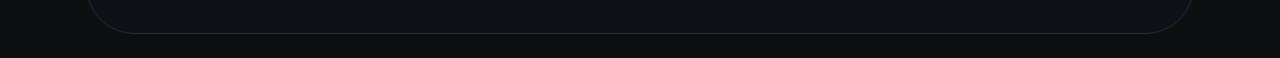
==== commit 6aad25b6: "Update index.html" ====
--- a/index.html
+++ b/index.html
@@ -391,21 +391,21 @@
 
                   <div class="card-wrapper">
                     <div class="card-tag">
-                      <a href="#" class="span hover-2">#Blog4</a>
-
-                      <a href="#" class="span hover-2">#Blog4</a>
+                      <a href="#" class="span hover-2">#Reinforcement Learning</a>
+
+                      <a href="#" class="span hover-2">#AutonomousCars</a>
                     </div>
 
                     <div class="wrapper">
                       <ion-icon name="time-outline" aria-hidden="true"></ion-icon>
 
-                      <span class="span">5 mins read</span>
+                      <span class="span">8 mins read</span>
                     </div>
                   </div>
 
                   <h3 class="headline headline-3">
                     <a href="blog4.html" class="card-title hover-2">
-                      Blog4
+                  Reinforcement Learning in Self-Driving Cars
                     </a>
                   </h3>
 
@@ -949,7 +949,7 @@
 
 
             <li>
-              <a href="https://www.linkedin.com/in/akshay-srinivas-g-bb054a173/" class="social-link">
+              <a href="https://www.linkedin.com/in/akshay-srinivas-bb054a173/" class="social-link">
                 <ion-icon name="logo-linkedin"></ion-icon>
 
                 <span class="span">Linkedin</span>
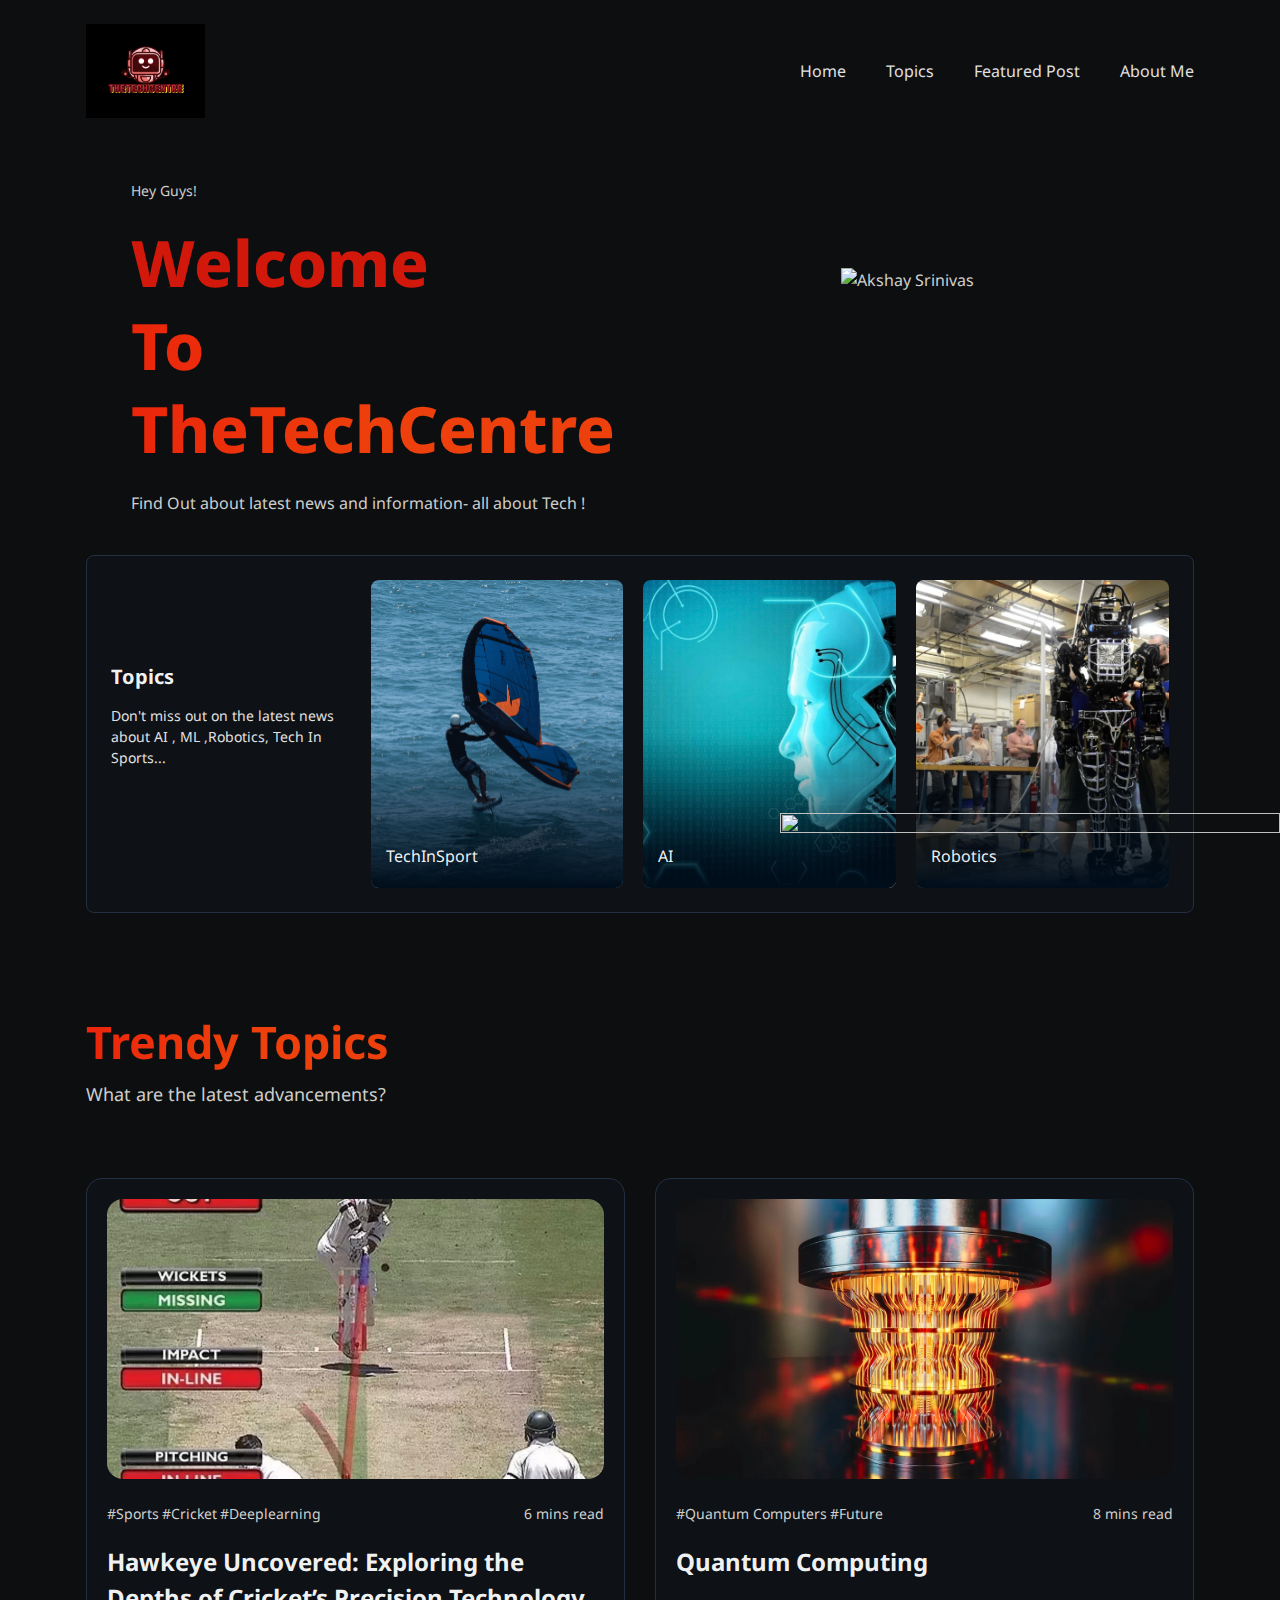
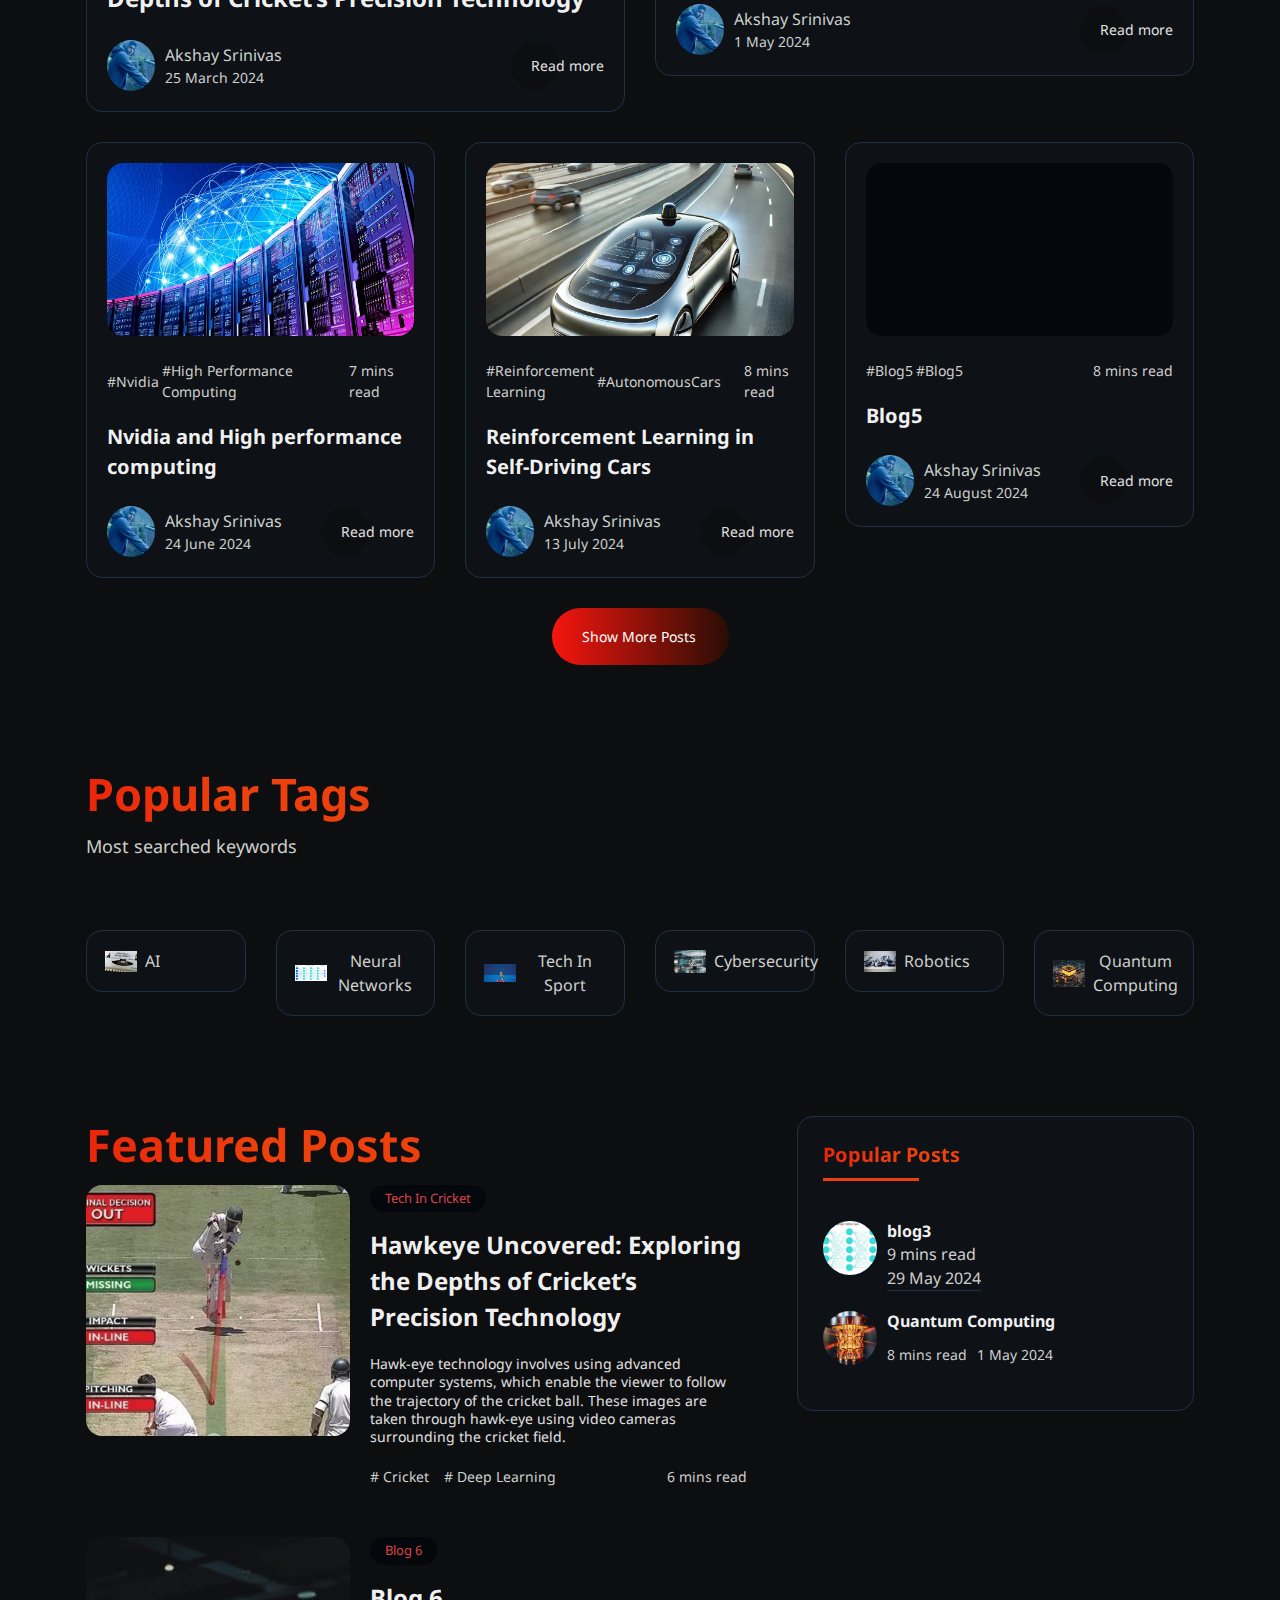
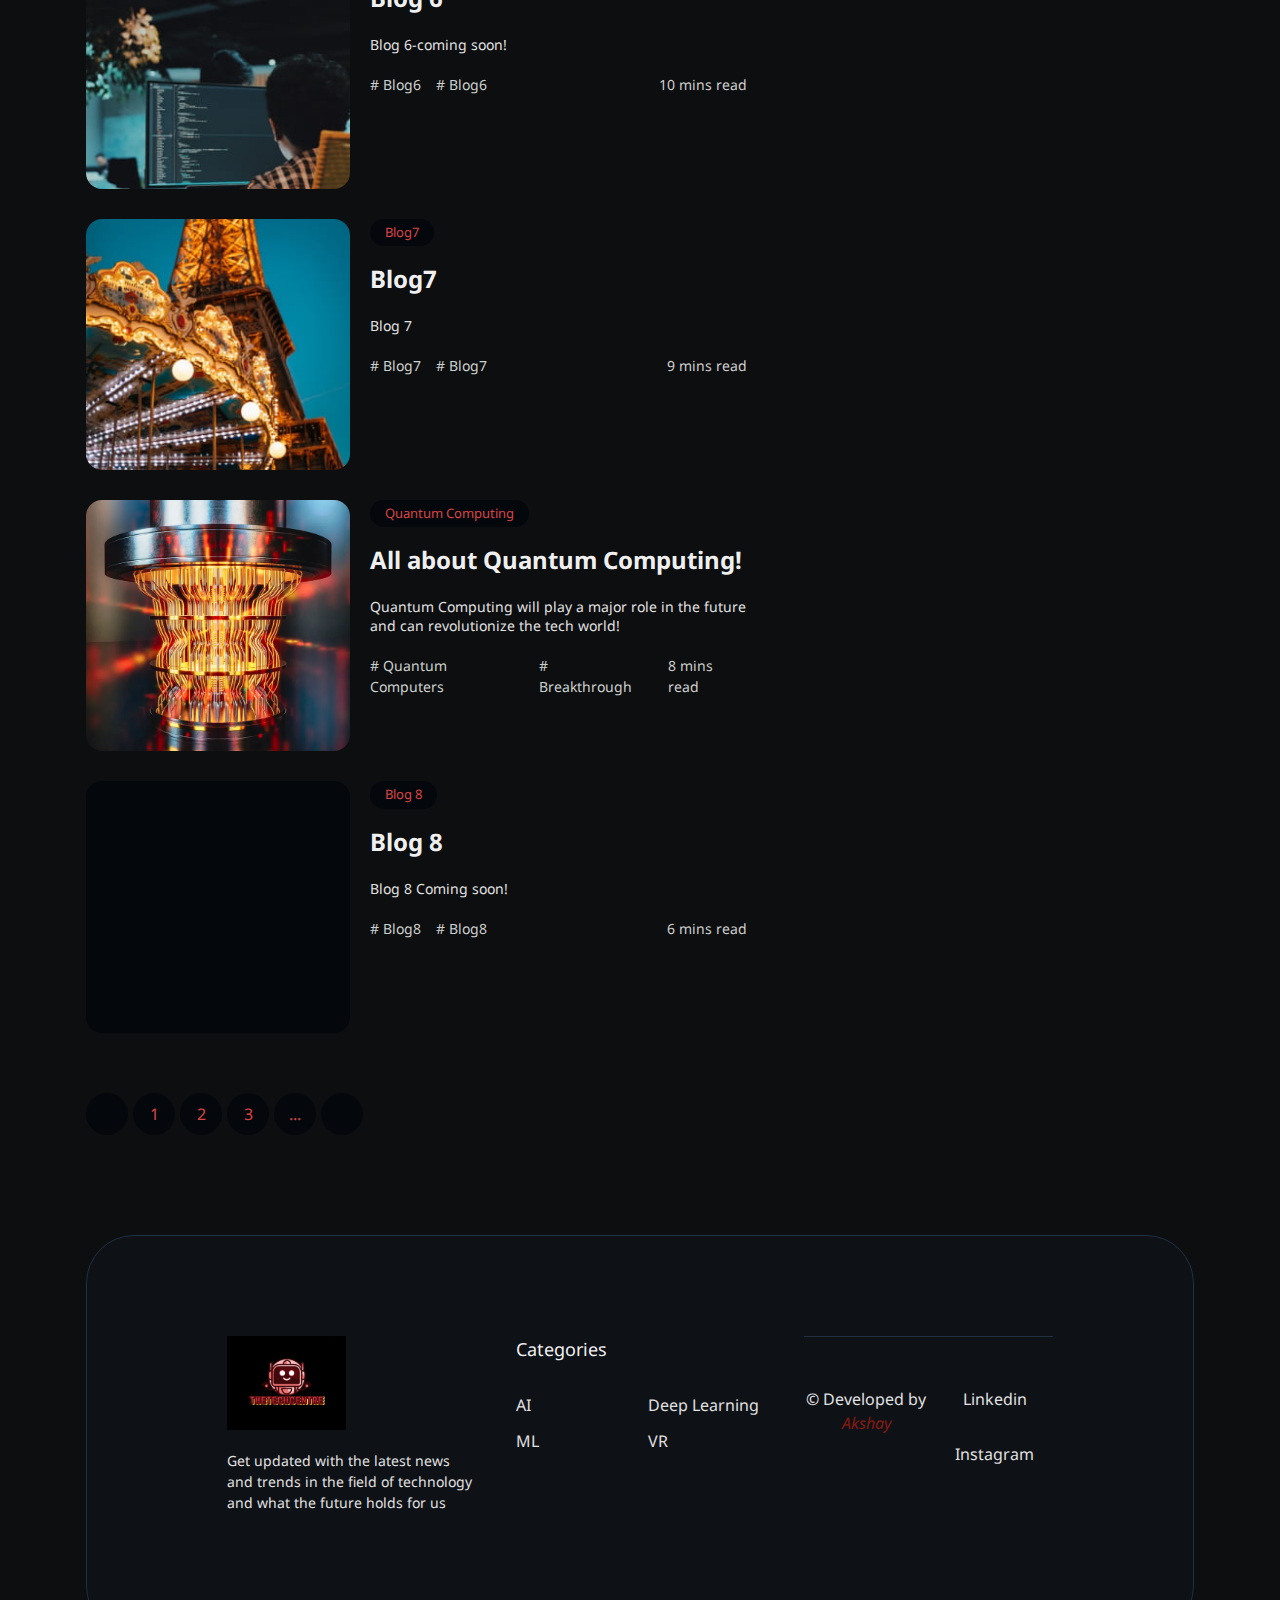
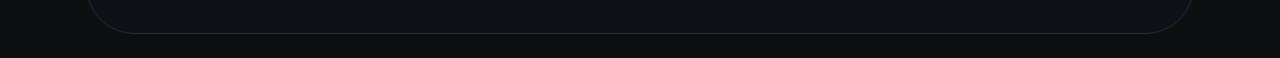
==== commit 484c14ef: "Update index.html" ====
--- a/index.html
+++ b/index.html
@@ -382,7 +382,9 @@
             <li>
               <div class="card feature-card">
 
-                <figure class="card-banner img-holder" style="--width: 1602; --height: 903;">
+                <figure class="card-banner img-holder" style="--width: 1602; --height: 903;">  <img src="./assets/images/cardalle.webp" width="1602" height="903" loading="lazy"
+                    alt="Blog 2" class="img-cover">
+                  
             
                   
                 </figure>
